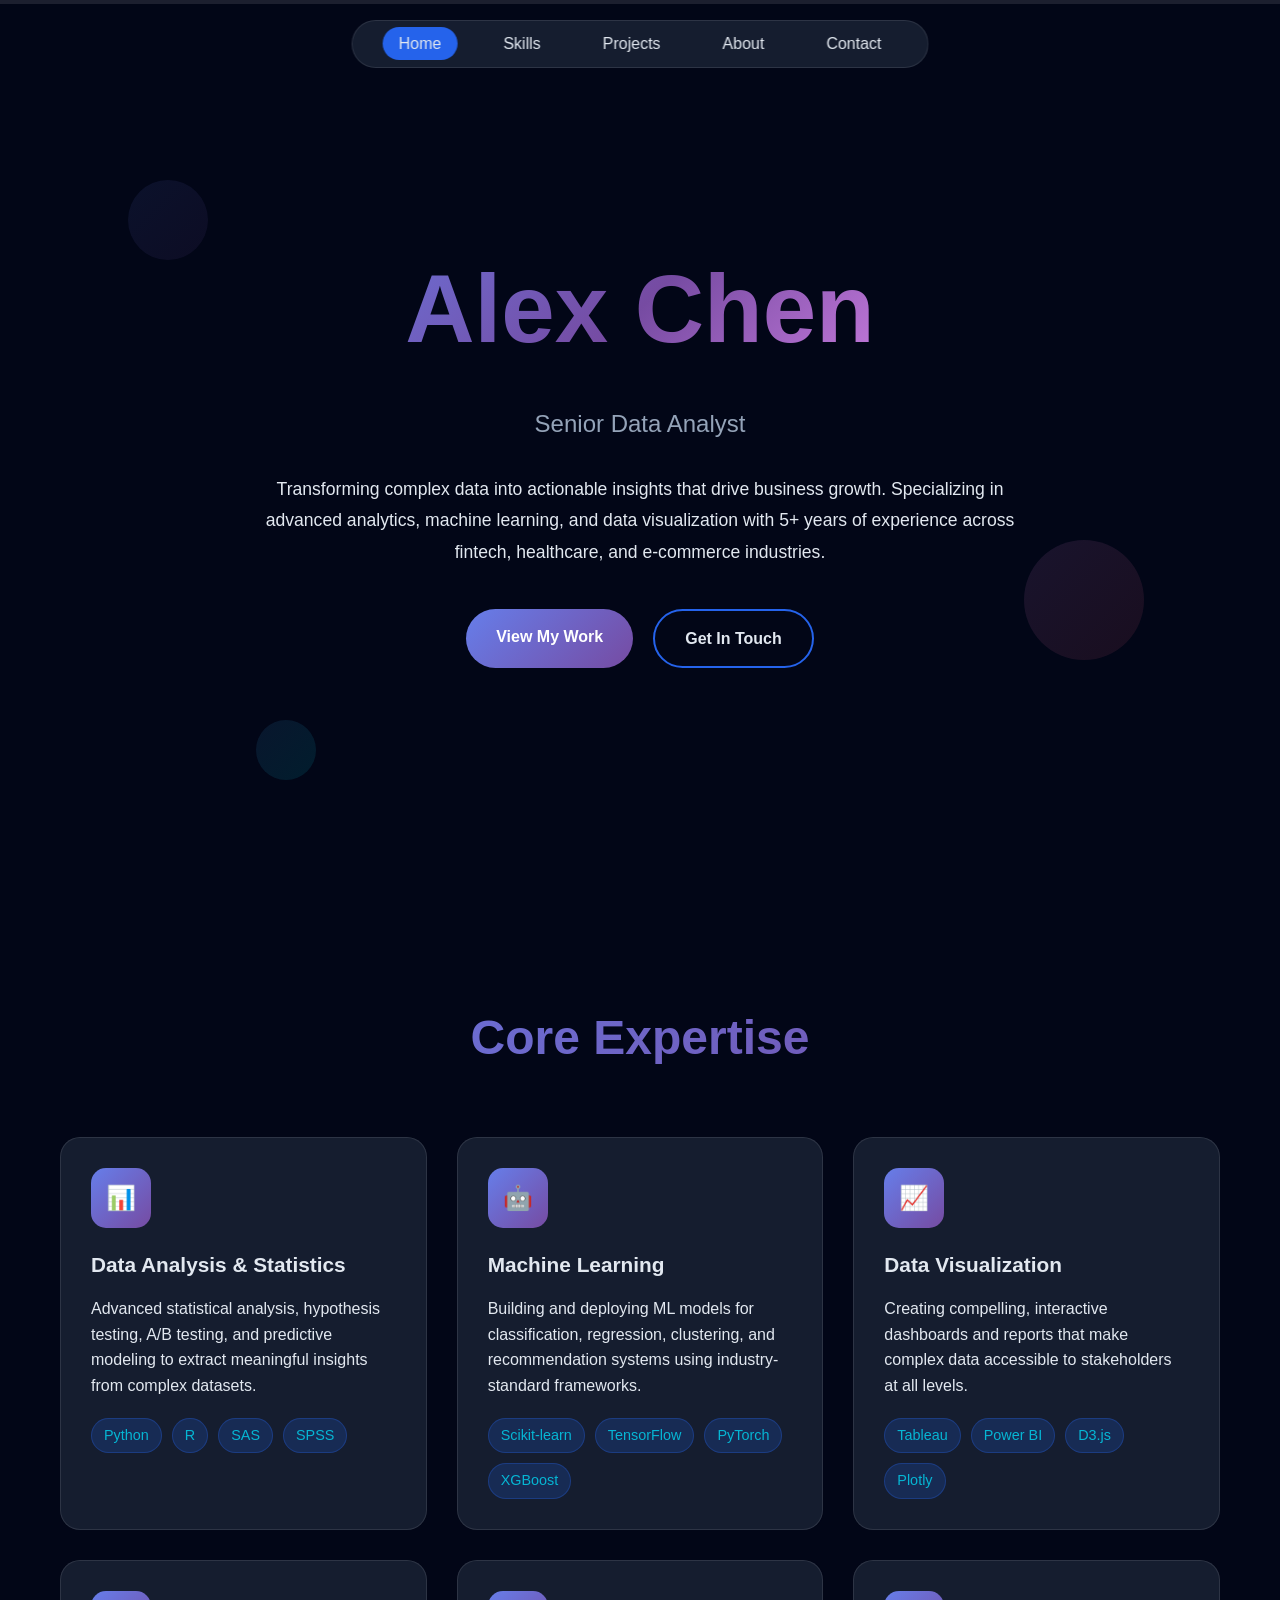
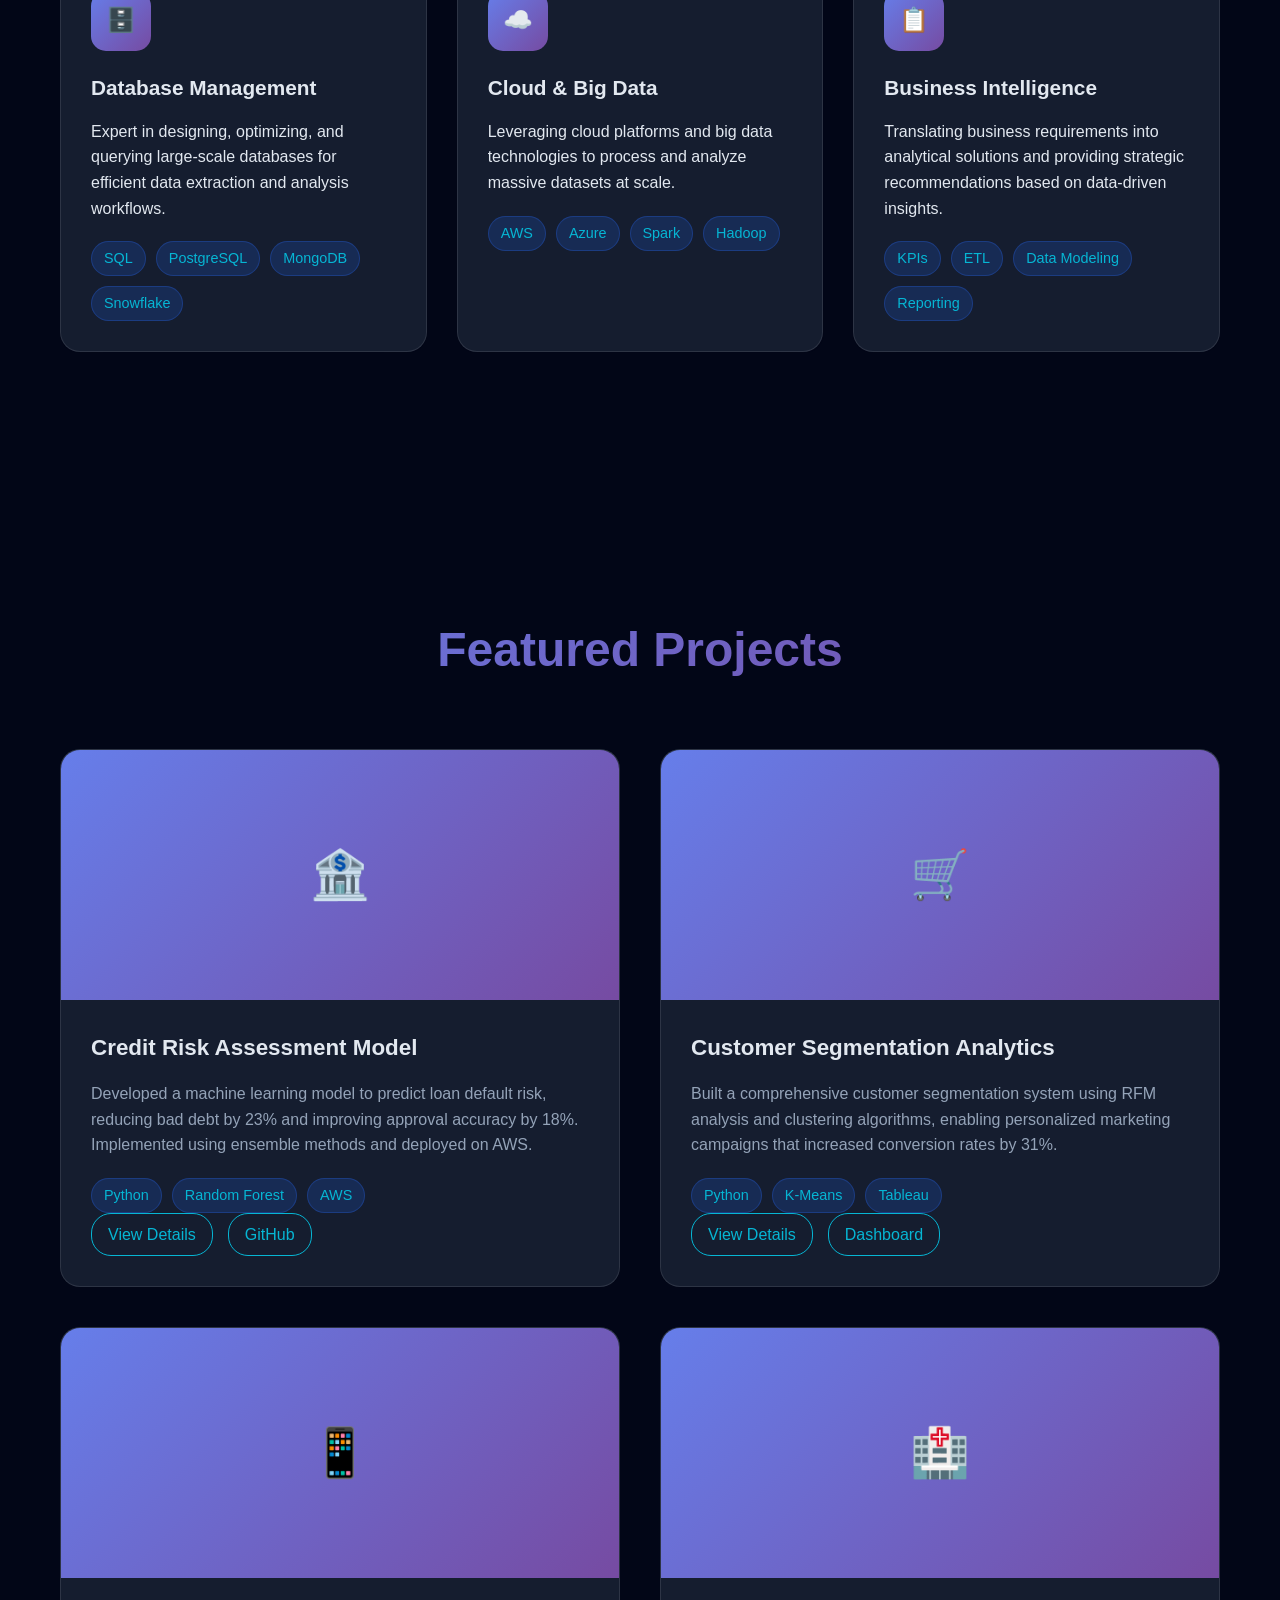
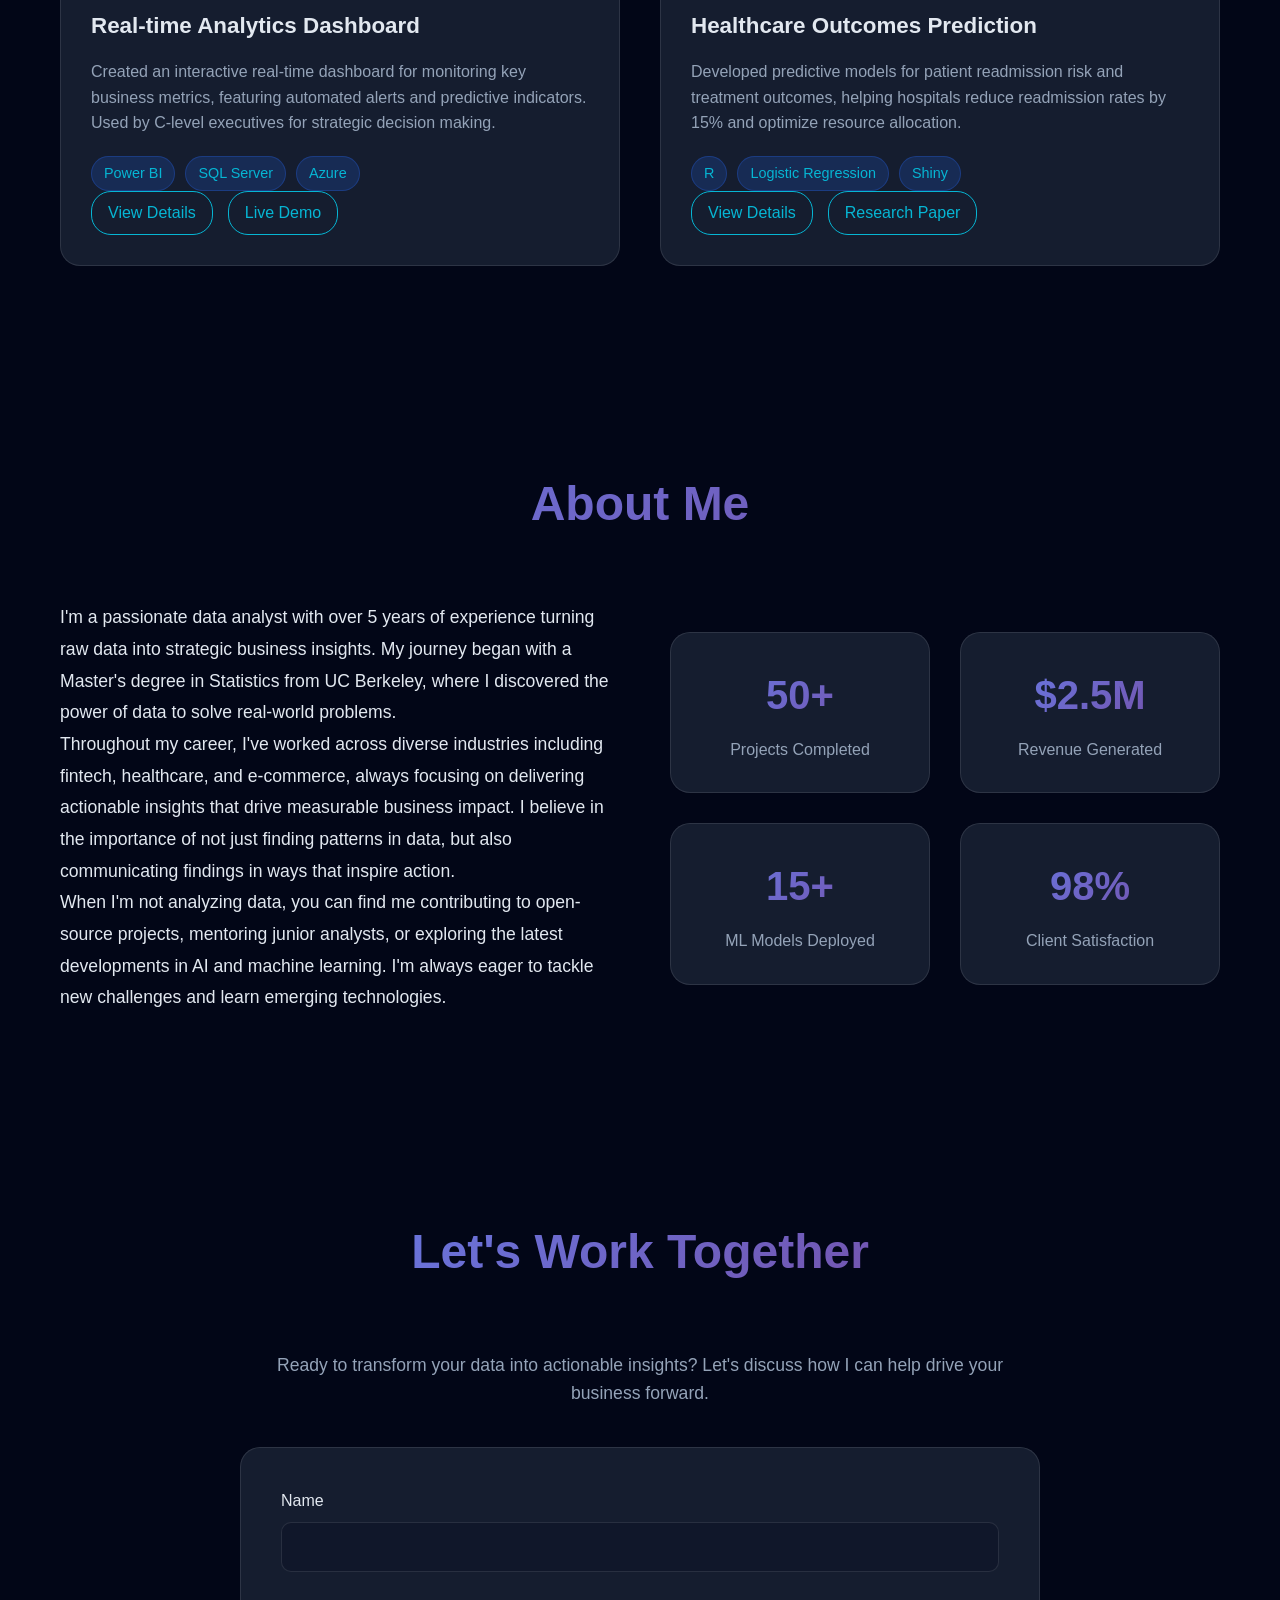
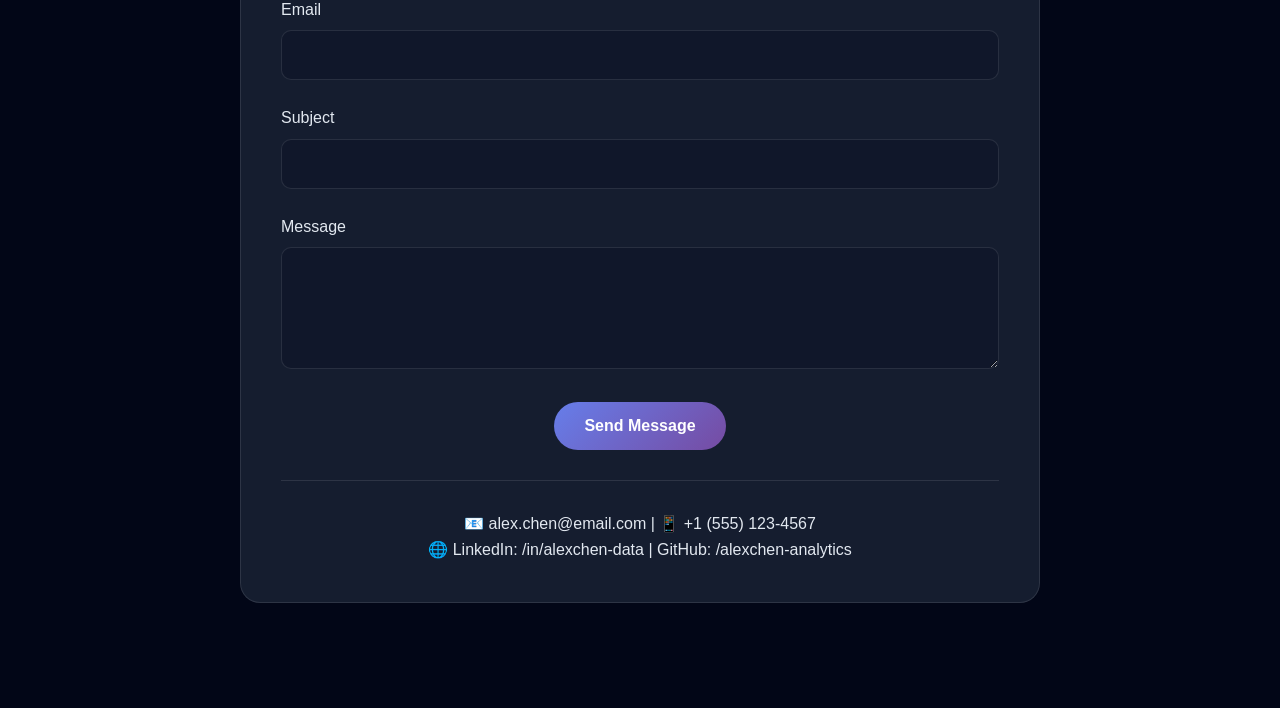
==== index.html @ 5f73bbb9 "Add files via upload" ====
<!DOCTYPE html>
<html lang="en">
<head>
    <meta charset="UTF-8">
    <meta name="viewport" content="width=device-width, initial-scale=1.0">
    <title>Alex Chen - Data Analyst Portfolio</title>
    <style>
        * {
            margin: 0;
            padding: 0;
            box-sizing: border-box;
        }

        :root {
            --primary-color: #2563eb;
            --secondary-color: #1e40af;
            --accent-color: #06b6d4;
            --dark-bg: #0f172a;
            --darker-bg: #020617;
            --text-light: #e2e8f0;
            --text-muted: #94a3b8;
            --glass-bg: rgba(30, 41, 59, 0.7);
            --gradient-1: linear-gradient(135deg, #667eea 0%, #764ba2 100%);
            --gradient-2: linear-gradient(135deg, #f093fb 0%, #f5576c 100%);
            --gradient-3: linear-gradient(135deg, #4facfe 0%, #00f2fe 100%);
        }

        body {
            font-family: 'Inter', -apple-system, BlinkMacSystemFont, sans-serif;
            background: var(--darker-bg);
            color: var(--text-light);
            line-height: 1.6;
            overflow-x: hidden;
        }

        /* Animated background */
        .bg-animation {
            position: fixed;
            top: 0;
            left: 0;
            width: 100%;
            height: 100%;
            z-index: -1;
            opacity: 0.1;
        }

        .floating-shapes {
            position: absolute;
            width: 100%;
            height: 100%;
        }

        .shape {
            position: absolute;
            background: var(--gradient-1);
            border-radius: 50%;
            animation: float 20s infinite ease-in-out;
        }

        .shape:nth-child(1) {
            width: 80px;
            height: 80px;
            top: 20%;
            left: 10%;
            animation-delay: 0s;
        }

        .shape:nth-child(2) {
            width: 120px;
            height: 120px;
            top: 60%;
            left: 80%;
            animation-delay: -5s;
            background: var(--gradient-2);
        }

        .shape:nth-child(3) {
            width: 60px;
            height: 60px;
            top: 80%;
            left: 20%;
            animation-delay: -10s;
            background: var(--gradient-3);
        }

        @keyframes float {
            0%, 100% { transform: translateY(0px) rotate(0deg); }
            33% { transform: translateY(-30px) rotate(120deg); }
            66% { transform: translateY(-60px) rotate(240deg); }
        }

        /* Navigation */
        nav {
            position: fixed;
            top: 20px;
            left: 50%;
            transform: translateX(-50%);
            z-index: 1000;
            background: var(--glass-bg);
            backdrop-filter: blur(20px);
            border: 1px solid rgba(255, 255, 255, 0.1);
            border-radius: 50px;
            padding: 10px 30px;
            transition: all 0.3s ease;
        }

        nav ul {
            list-style: none;
            display: flex;
            gap: 30px;
        }

        nav a {
            color: var(--text-light);
            text-decoration: none;
            font-weight: 500;
            padding: 8px 16px;
            border-radius: 25px;
            transition: all 0.3s ease;
            position: relative;
        }

        nav a:hover, nav a.active {
            background: var(--primary-color);
            transform: translateY(-2px);
        }

        /* Hero Section */
        .hero {
            height: 100vh;
            display: flex;
            align-items: center;
            justify-content: center;
            text-align: center;
            position: relative;
            overflow: hidden;
        }

        .hero-content {
            max-width: 800px;
            z-index: 2;
            animation: fadeInUp 1s ease-out;
        }

        .hero h1 {
            font-size: clamp(3rem, 8vw, 6rem);
            font-weight: 800;
            background: linear-gradient(135deg, #667eea, #764ba2, #f093fb);
            -webkit-background-clip: text;
            -webkit-text-fill-color: transparent;
            background-clip: text;
            margin-bottom: 20px;
            animation: textShine 3s ease-in-out infinite;
        }

        @keyframes textShine {
            0%, 100% { filter: brightness(1); }
            50% { filter: brightness(1.3); }
        }

        .hero .subtitle {
            font-size: 1.5rem;
            color: var(--text-muted);
            margin-bottom: 30px;
        }

        .hero .description {
            font-size: 1.1rem;
            color: var(--text-light);
            margin-bottom: 40px;
            line-height: 1.8;
        }

        .cta-buttons {
            display: flex;
            gap: 20px;
            justify-content: center;
            flex-wrap: wrap;
        }

        .btn {
            padding: 15px 30px;
            border-radius: 50px;
            text-decoration: none;
            font-weight: 600;
            transition: all 0.3s ease;
            position: relative;
            overflow: hidden;
            border: none;
            cursor: pointer;
            font-size: 1rem;
        }

        .btn-primary {
            background: var(--gradient-1);
            color: white;
        }

        .btn-outline {
            background: transparent;
            color: var(--text-light);
            border: 2px solid var(--primary-color);
        }

        .btn:hover {
            transform: translateY(-3px);
            box-shadow: 0 10px 30px rgba(37, 99, 235, 0.3);
        }

        /* Skills Section */
        .section {
            padding: 100px 0;
            max-width: 1200px;
            margin: 0 auto;
            padding-left: 20px;
            padding-right: 20px;
        }

        .section-title {
            font-size: 3rem;
            text-align: center;
            margin-bottom: 60px;
            background: var(--gradient-1);
            -webkit-background-clip: text;
            -webkit-text-fill-color: transparent;
            background-clip: text;
        }

        .skills-grid {
            display: grid;
            grid-template-columns: repeat(auto-fit, minmax(300px, 1fr));
            gap: 30px;
            margin-bottom: 60px;
        }

        .skill-card {
            background: var(--glass-bg);
            backdrop-filter: blur(20px);
            border: 1px solid rgba(255, 255, 255, 0.1);
            border-radius: 20px;
            padding: 30px;
            transition: all 0.3s ease;
            position: relative;
            overflow: hidden;
        }

        .skill-card::before {
            content: '';
            position: absolute;
            top: 0;
            left: 0;
            width: 100%;
            height: 2px;
            background: var(--gradient-1);
            transform: translateX(-100%);
            transition: transform 0.3s ease;
        }

        .skill-card:hover::before {
            transform: translateX(0);
        }

        .skill-card:hover {
            transform: translateY(-10px);
            box-shadow: 0 20px 40px rgba(0, 0, 0, 0.3);
        }

        .skill-icon {
            width: 60px;
            height: 60px;
            background: var(--gradient-1);
            border-radius: 15px;
            display: flex;
            align-items: center;
            justify-content: center;
            margin-bottom: 20px;
            font-size: 1.5rem;
        }

        .skill-card h3 {
            font-size: 1.3rem;
            margin-bottom: 15px;
        }

        .tech-stack {
            display: flex;
            flex-wrap: wrap;
            gap: 10px;
            margin-top: 20px;
        }

        .tech-tag {
            background: rgba(37, 99, 235, 0.2);
            color: var(--accent-color);
            padding: 5px 12px;
            border-radius: 20px;
            font-size: 0.9rem;
            border: 1px solid rgba(37, 99, 235, 0.3);
        }

        /* Projects Section */
        .projects-grid {
            display: grid;
            grid-template-columns: repeat(auto-fit, minmax(400px, 1fr));
            gap: 40px;
        }

        .project-card {
            background: var(--glass-bg);
            backdrop-filter: blur(20px);
            border: 1px solid rgba(255, 255, 255, 0.1);
            border-radius: 20px;
            overflow: hidden;
            transition: all 0.3s ease;
            position: relative;
        }

        .project-card:hover {
            transform: translateY(-10px);
            box-shadow: 0 30px 60px rgba(0, 0, 0, 0.3);
        }

        .project-image {
            height: 250px;
            background: var(--gradient-1);
            position: relative;
            overflow: hidden;
            display: flex;
            align-items: center;
            justify-content: center;
            font-size: 3rem;
            color: white;
        }

        .project-content {
            padding: 30px;
        }

        .project-card h3 {
            font-size: 1.4rem;
            margin-bottom: 15px;
            color: var(--text-light);
        }

        .project-card p {
            color: var(--text-muted);
            margin-bottom: 20px;
            line-height: 1.6;
        }

        .project-links {
            display: flex;
            gap: 15px;
        }

        .project-link {
            color: var(--accent-color);
            text-decoration: none;
            font-weight: 500;
            padding: 8px 16px;
            border: 1px solid var(--accent-color);
            border-radius: 20px;
            transition: all 0.3s ease;
        }

        .project-link:hover {
            background: var(--accent-color);
            color: var(--dark-bg);
        }

        /* About Section */
        .about-content {
            display: grid;
            grid-template-columns: 1fr 1fr;
            gap: 60px;
            align-items: center;
        }

        .about-text {
            font-size: 1.1rem;
            line-height: 1.8;
        }

        .about-stats {
            display: grid;
            grid-template-columns: repeat(2, 1fr);
            gap: 30px;
        }

        .stat-card {
            text-align: center;
            padding: 30px 20px;
            background: var(--glass-bg);
            backdrop-filter: blur(20px);
            border: 1px solid rgba(255, 255, 255, 0.1);
            border-radius: 20px;
            transition: all 0.3s ease;
        }

        .stat-card:hover {
            transform: scale(1.05);
        }

        .stat-number {
            font-size: 2.5rem;
            font-weight: bold;
            background: var(--gradient-1);
            -webkit-background-clip: text;
            -webkit-text-fill-color: transparent;
            background-clip: text;
        }

        .stat-label {
            color: var(--text-muted);
            margin-top: 10px;
        }

        /* Contact Section */
        .contact-container {
            max-width: 800px;
            margin: 0 auto;
            text-align: center;
        }

        .contact-form {
            background: var(--glass-bg);
            backdrop-filter: blur(20px);
            border: 1px solid rgba(255, 255, 255, 0.1);
            border-radius: 20px;
            padding: 40px;
            margin-top: 40px;
        }

        .form-group {
            margin-bottom: 25px;
            text-align: left;
        }

        .form-group label {
            display: block;
            margin-bottom: 8px;
            color: var(--text-light);
            font-weight: 500;
        }

        .form-group input,
        .form-group textarea {
            width: 100%;
            padding: 15px;
            background: rgba(15, 23, 42, 0.8);
            border: 1px solid rgba(255, 255, 255, 0.1);
            border-radius: 10px;
            color: var(--text-light);
            font-size: 1rem;
            transition: all 0.3s ease;
        }

        .form-group input:focus,
        .form-group textarea:focus {
            outline: none;
            border-color: var(--primary-color);
            box-shadow: 0 0 0 3px rgba(37, 99, 235, 0.1);
        }

        /* Animations */
        @keyframes fadeInUp {
            from {
                opacity: 0;
                transform: translateY(30px);
            }
            to {
                opacity: 1;
                transform: translateY(0);
            }
        }

        .fade-in-up {
            animation: fadeInUp 0.6s ease-out;
        }

        /* Responsive Design */
        @media (max-width: 768px) {
            .hero h1 {
                font-size: 3rem;
            }
            
            .about-content {
                grid-template-columns: 1fr;
                gap: 40px;
            }
            
            .projects-grid {
                grid-template-columns: 1fr;
            }
            
            .skills-grid {
                grid-template-columns: 1fr;
            }
            
            nav {
                top: 10px;
                padding: 8px 20px;
            }
            
            nav ul {
                gap: 15px;
            }
            
            .cta-buttons {
                flex-direction: column;
                align-items: center;
            }
        }

        /* Scroll indicator */
        .scroll-indicator {
            position: fixed;
            top: 0;
            left: 0;
            width: 100%;
            height: 4px;
            background: rgba(255, 255, 255, 0.1);
            z-index: 1001;
        }

        .scroll-progress {
            height: 100%;
            background: var(--gradient-1);
            width: 0%;
            transition: width 0.1s ease;
        }
    </style>
</head>
<body>
    <div class="scroll-indicator">
        <div class="scroll-progress" id="scrollProgress"></div>
    </div>

    <div class="bg-animation">
        <div class="floating-shapes">
            <div class="shape"></div>
            <div class="shape"></div>
            <div class="shape"></div>
        </div>
    </div>

    <nav id="navbar">
        <ul>
            <li><a href="#home" class="nav-link active">Home</a></li>
            <li><a href="#skills" class="nav-link">Skills</a></li>
            <li><a href="#projects" class="nav-link">Projects</a></li>
            <li><a href="#about" class="nav-link">About</a></li>
            <li><a href="#contact" class="nav-link">Contact</a></li>
        </ul>
    </nav>

    <section id="home" class="hero">
        <div class="hero-content">
            <h1>Alex Chen</h1>
            <p class="subtitle">Senior Data Analyst</p>
            <p class="description">
                Transforming complex data into actionable insights that drive business growth. 
                Specializing in advanced analytics, machine learning, and data visualization 
                with 5+ years of experience across fintech, healthcare, and e-commerce industries.
            </p>
            <div class="cta-buttons">
                <a href="#projects" class="btn btn-primary">View My Work</a>
                <a href="#contact" class="btn btn-outline">Get In Touch</a>
            </div>
        </div>
    </section>

    <section id="skills" class="section">
        <h2 class="section-title">Core Expertise</h2>
        
        <div class="skills-grid">
            <div class="skill-card fade-in-up">
                <div class="skill-icon">📊</div>
                <h3>Data Analysis & Statistics</h3>
                <p>Advanced statistical analysis, hypothesis testing, A/B testing, and predictive modeling to extract meaningful insights from complex datasets.</p>
                <div class="tech-stack">
                    <span class="tech-tag">Python</span>
                    <span class="tech-tag">R</span>
                    <span class="tech-tag">SAS</span>
                    <span class="tech-tag">SPSS</span>
                </div>
            </div>

            <div class="skill-card fade-in-up">
                <div class="skill-icon">🤖</div>
                <h3>Machine Learning</h3>
                <p>Building and deploying ML models for classification, regression, clustering, and recommendation systems using industry-standard frameworks.</p>
                <div class="tech-stack">
                    <span class="tech-tag">Scikit-learn</span>
                    <span class="tech-tag">TensorFlow</span>
                    <span class="tech-tag">PyTorch</span>
                    <span class="tech-tag">XGBoost</span>
                </div>
            </div>

            <div class="skill-card fade-in-up">
                <div class="skill-icon">📈</div>
                <h3>Data Visualization</h3>
                <p>Creating compelling, interactive dashboards and reports that make complex data accessible to stakeholders at all levels.</p>
                <div class="tech-stack">
                    <span class="tech-tag">Tableau</span>
                    <span class="tech-tag">Power BI</span>
                    <span class="tech-tag">D3.js</span>
                    <span class="tech-tag">Plotly</span>
                </div>
            </div>

            <div class="skill-card fade-in-up">
                <div class="skill-icon">🗄️</div>
                <h3>Database Management</h3>
                <p>Expert in designing, optimizing, and querying large-scale databases for efficient data extraction and analysis workflows.</p>
                <div class="tech-stack">
                    <span class="tech-tag">SQL</span>
                    <span class="tech-tag">PostgreSQL</span>
                    <span class="tech-tag">MongoDB</span>
                    <span class="tech-tag">Snowflake</span>
                </div>
            </div>

            <div class="skill-card fade-in-up">
                <div class="skill-icon">☁️</div>
                <h3>Cloud & Big Data</h3>
                <p>Leveraging cloud platforms and big data technologies to process and analyze massive datasets at scale.</p>
                <div class="tech-stack">
                    <span class="tech-tag">AWS</span>
                    <span class="tech-tag">Azure</span>
                    <span class="tech-tag">Spark</span>
                    <span class="tech-tag">Hadoop</span>
                </div>
            </div>

            <div class="skill-card fade-in-up">
                <div class="skill-icon">📋</div>
                <h3>Business Intelligence</h3>
                <p>Translating business requirements into analytical solutions and providing strategic recommendations based on data-driven insights.</p>
                <div class="tech-stack">
                    <span class="tech-tag">KPIs</span>
                    <span class="tech-tag">ETL</span>
                    <span class="tech-tag">Data Modeling</span>
                    <span class="tech-tag">Reporting</span>
                </div>
            </div>
        </div>
    </section>

    <section id="projects" class="section">
        <h2 class="section-title">Featured Projects</h2>
        
        <div class="projects-grid">
            <div class="project-card fade-in-up">
                <div class="project-image">🏦</div>
                <div class="project-content">
                    <h3>Credit Risk Assessment Model</h3>
                    <p>Developed a machine learning model to predict loan default risk, reducing bad debt by 23% and improving approval accuracy by 18%. Implemented using ensemble methods and deployed on AWS.</p>
                    <div class="tech-stack">
                        <span class="tech-tag">Python</span>
                        <span class="tech-tag">Random Forest</span>
                        <span class="tech-tag">AWS</span>
                    </div>
                    <div class="project-links">
                        <a href="#" class="project-link">View Details</a>
                        <a href="#" class="project-link">GitHub</a>
                    </div>
                </div>
            </div>

            <div class="project-card fade-in-up">
                <div class="project-image">🛒</div>
                <div class="project-content">
                    <h3>Customer Segmentation Analytics</h3>
                    <p>Built a comprehensive customer segmentation system using RFM analysis and clustering algorithms, enabling personalized marketing campaigns that increased conversion rates by 31%.</p>
                    <div class="tech-stack">
                        <span class="tech-tag">Python</span>
                        <span class="tech-tag">K-Means</span>
                        <span class="tech-tag">Tableau</span>
                    </div>
                    <div class="project-links">
                        <a href="#" class="project-link">View Details</a>
                        <a href="#" class="project-link">Dashboard</a>
                    </div>
                </div>
            </div>

            <div class="project-card fade-in-up">
                <div class="project-image">📱</div>
                <div class="project-content">
                    <h3>Real-time Analytics Dashboard</h3>
                    <p>Created an interactive real-time dashboard for monitoring key business metrics, featuring automated alerts and predictive indicators. Used by C-level executives for strategic decision making.</p>
                    <div class="tech-stack">
                        <span class="tech-tag">Power BI</span>
                        <span class="tech-tag">SQL Server</span>
                        <span class="tech-tag">Azure</span>
                    </div>
                    <div class="project-links">
                        <a href="#" class="project-link">View Details</a>
                        <a href="#" class="project-link">Live Demo</a>
                    </div>
                </div>
            </div>

            <div class="project-card fade-in-up">
                <div class="project-image">🏥</div>
                <div class="project-content">
                    <h3>Healthcare Outcomes Prediction</h3>
                    <p>Developed predictive models for patient readmission risk and treatment outcomes, helping hospitals reduce readmission rates by 15% and optimize resource allocation.</p>
                    <div class="tech-stack">
                        <span class="tech-tag">R</span>
                        <span class="tech-tag">Logistic Regression</span>
                        <span class="tech-tag">Shiny</span>
                    </div>
                    <div class="project-links">
                        <a href="#" class="project-link">View Details</a>
                        <a href="#" class="project-link">Research Paper</a>
                    </div>
                </div>
            </div>
        </div>
    </section>

    <section id="about" class="section">
        <h2 class="section-title">About Me</h2>
        
        <div class="about-content">
            <div class="about-text fade-in-up">
                <p>I'm a passionate data analyst with over 5 years of experience turning raw data into strategic business insights. My journey began with a Master's degree in Statistics from UC Berkeley, where I discovered the power of data to solve real-world problems.</p>
                
                <p>Throughout my career, I've worked across diverse industries including fintech, healthcare, and e-commerce, always focusing on delivering actionable insights that drive measurable business impact. I believe in the importance of not just finding patterns in data, but also communicating findings in ways that inspire action.</p>
                
                <p>When I'm not analyzing data, you can find me contributing to open-source projects, mentoring junior analysts, or exploring the latest developments in AI and machine learning. I'm always eager to tackle new challenges and learn emerging technologies.</p>
            </div>
            
            <div class="about-stats fade-in-up">
                <div class="stat-card">
                    <div class="stat-number">50+</div>
                    <div class="stat-label">Projects Completed</div>
                </div>
                <div class="stat-card">
                    <div class="stat-number">$2.5M</div>
                    <div class="stat-label">Revenue Generated</div>
                </div>
                <div class="stat-card">
                    <div class="stat-number">15+</div>
                    <div class="stat-label">ML Models Deployed</div>
                </div>
                <div class="stat-card">
                    <div class="stat-number">98%</div>
                    <div class="stat-label">Client Satisfaction</div>
                </div>
            </div>
        </div>
    </section>

    <section id="contact" class="section">
        <div class="contact-container">
            <h2 class="section-title">Let's Work Together</h2>
            <p style="font-size: 1.1rem; color: var(--text-muted); margin-bottom: 40px;">
                Ready to transform your data into actionable insights? Let's discuss how I can help drive your business forward.
            </p>
            
            <div class="contact-form fade-in-up">
                <form>
                    <div class="form-group">
                        <label for="name">Name</label>
                        <input type="text" id="name" name="name" required>
                    </div>
                    <div class="form-group">
                        <label for="email">Email</label>
                        <input type="email" id="email" name="email" required>
                    </div>
                    <div class="form-group">
                        <label for="subject">Subject</label>
                        <input type="text" id="subject" name="subject" required>
                    </div>
                    <div class="form-group">
                        <label for="message">Message</label>
                        <textarea id="message" name="message" rows="5" required></textarea>
                    </div>
                    <button type="submit" class="btn btn-primary">Send Message</button>
                </form>
                
                <div style="margin-top: 30px; padding-top: 30px; border-top: 1px solid rgba(255, 255, 255, 0.1);">
                    <p>📧 alex.chen@email.com | 📱 +1 (555) 123-4567</p>
                    <p>🌐 LinkedIn: /in/alexchen-data | GitHub: /alexchen-analytics</p>
                </div>
            </div>
        </div>
    </section>

    <script>
        // Smooth scrolling for navigation links
        document.querySelectorAll('.nav-link').forEach(link => {
            link.addEventListener('click', (e) => {
                e.preventDefault();
                const targetId = link.getAttribute('href');
                const targetSection = document.querySelector(targetId);
                
                targetSection.scrollIntoView({
                    behavior: 'smooth',
                    block: 'start'
                });
                
                // Update active nav link
                document.querySelectorAll('.nav-link').forEach(l => l.classList.remove('active'));
                link.classList.add('active');
            });
        });

        // Scroll progress indicator
        window.addEventListener('scroll', () => {
            const scrollProgress = document.getElementById('scrollProgress');
            const scrolled = (window.scrollY / (document.documentElement.scrollHeight - window.innerHeight)) * 100;
            scrollProgress.style.width = scrolled + '%';
        });

        // Intersection Observer for animations
        const observerOptions = {
            threshold: 0.1,
            rootMargin: '0px 0px -50px 0px'
        };

        const observer = new IntersectionObserver((entries) => {
            entries.forEach(entry => {
                if (entry.isIntersecting) {
                    entry.target.style.opacity = '1';
                    entry.target.style.transform = 'translateY(0)';
                }
            });
        }, observerOptions);

        // Observe all fade-in-up elements
        document.querySelectorAll('.fade-in-up').forEach(el => {
            el.style.opacity = '0';
            el.style.transform = 'translateY(30px)';
            el.style.transition = 'opacity 0.6s ease, transform 0.6s ease';
            observer.observe(el);
        });

        // Update active nav based on scroll position
        window.addEventListener('scroll', () => {
            const sections = document.querySelectorAll('section');
            const navLinks = document.querySelectorAll('.nav-link');
            
            let currentSection = '';
            sections.forEach(section => {
                const sectionTop = section.offsetTop;
                const sectionHeight = section.clientHeight;
                if (window.scrollY >= sectionTop - 200) {
                    currentSection = section.getAttribute('id');
                }
            });
            
            navLinks.forEach(link => {
                link.classList.remove('active');
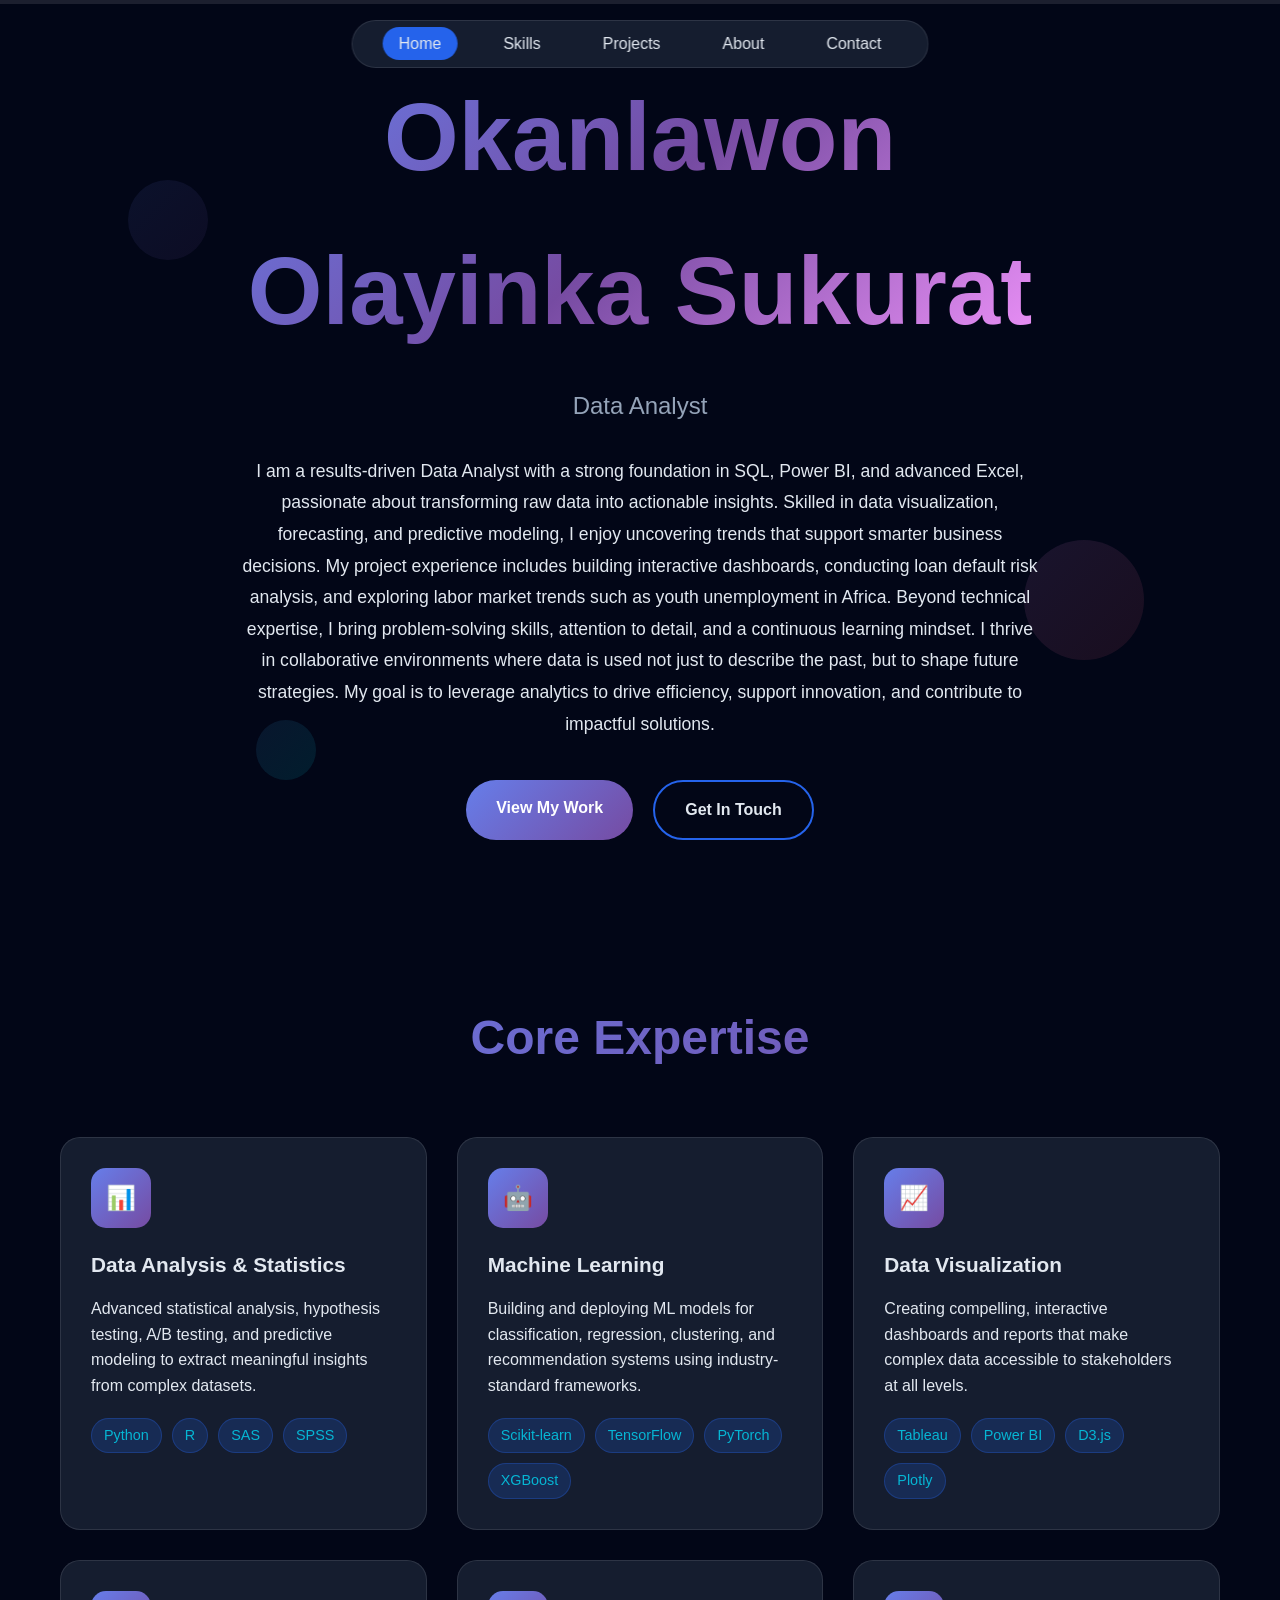
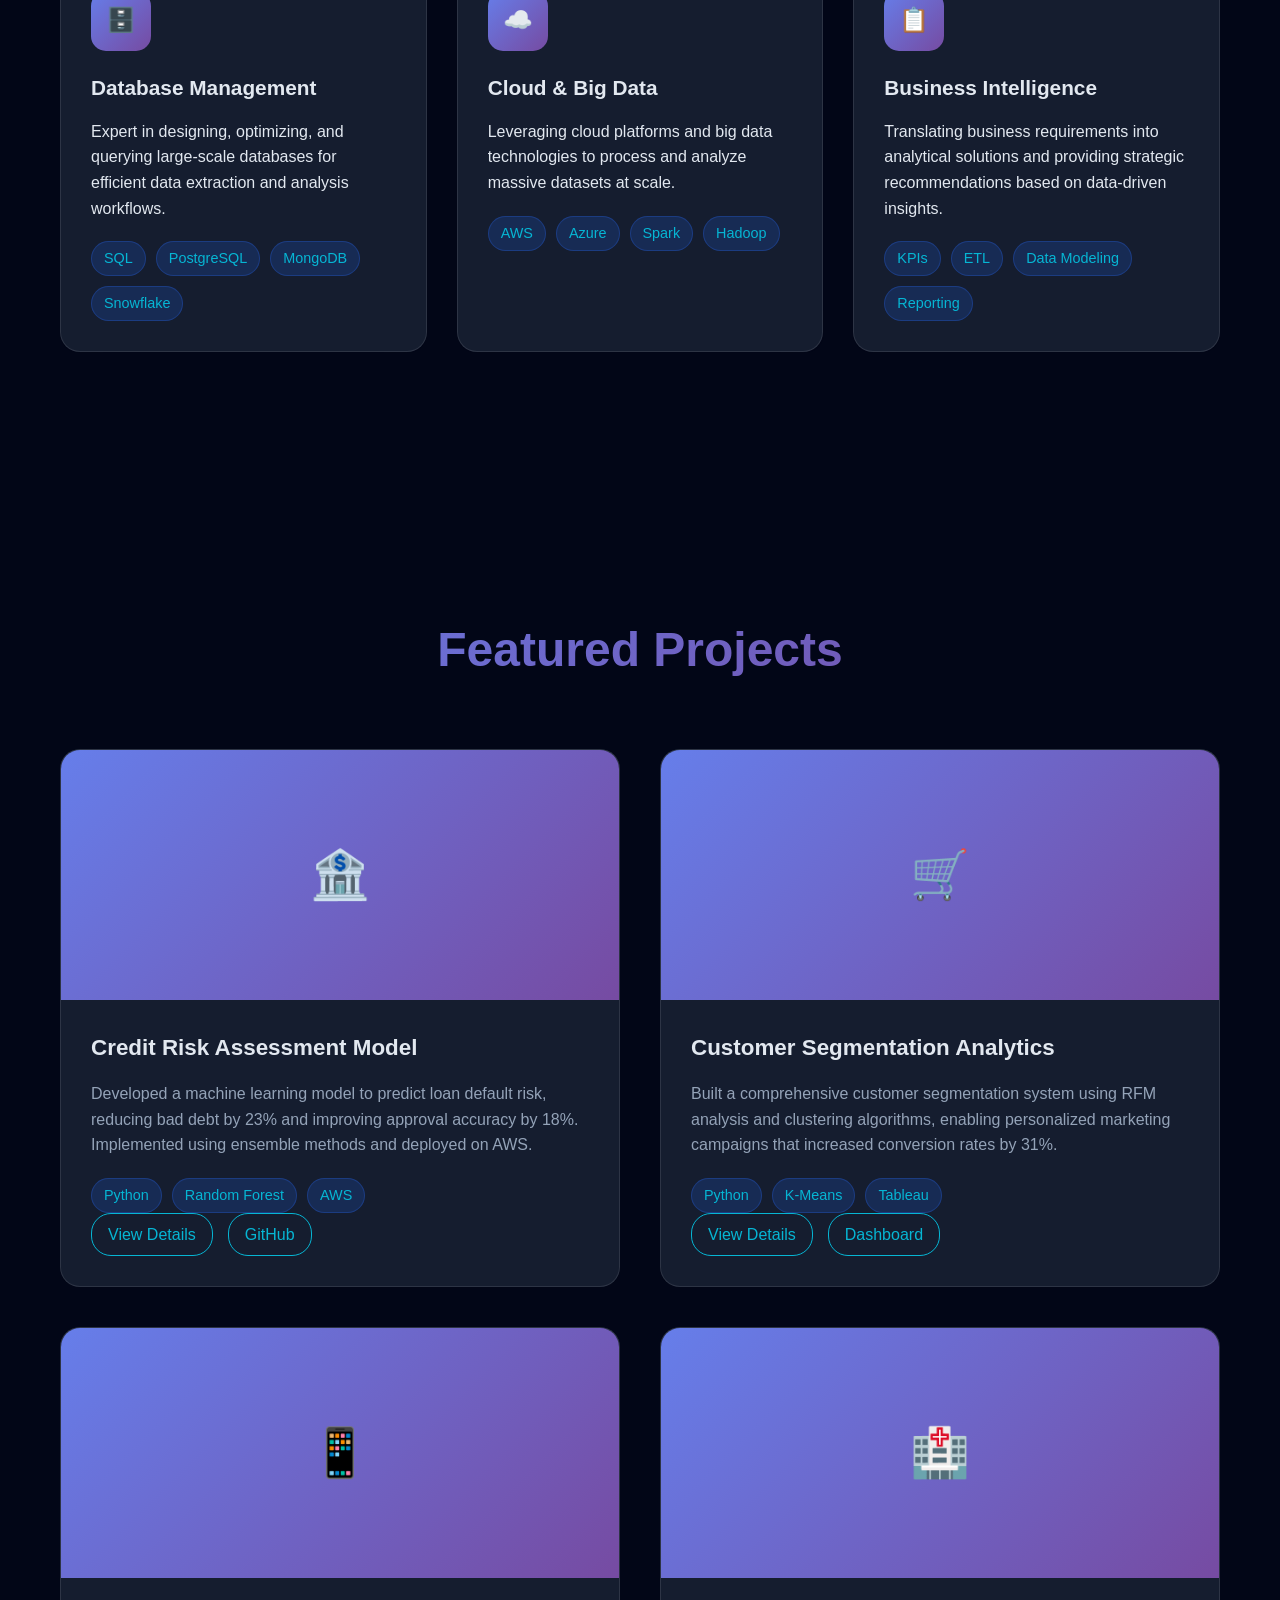
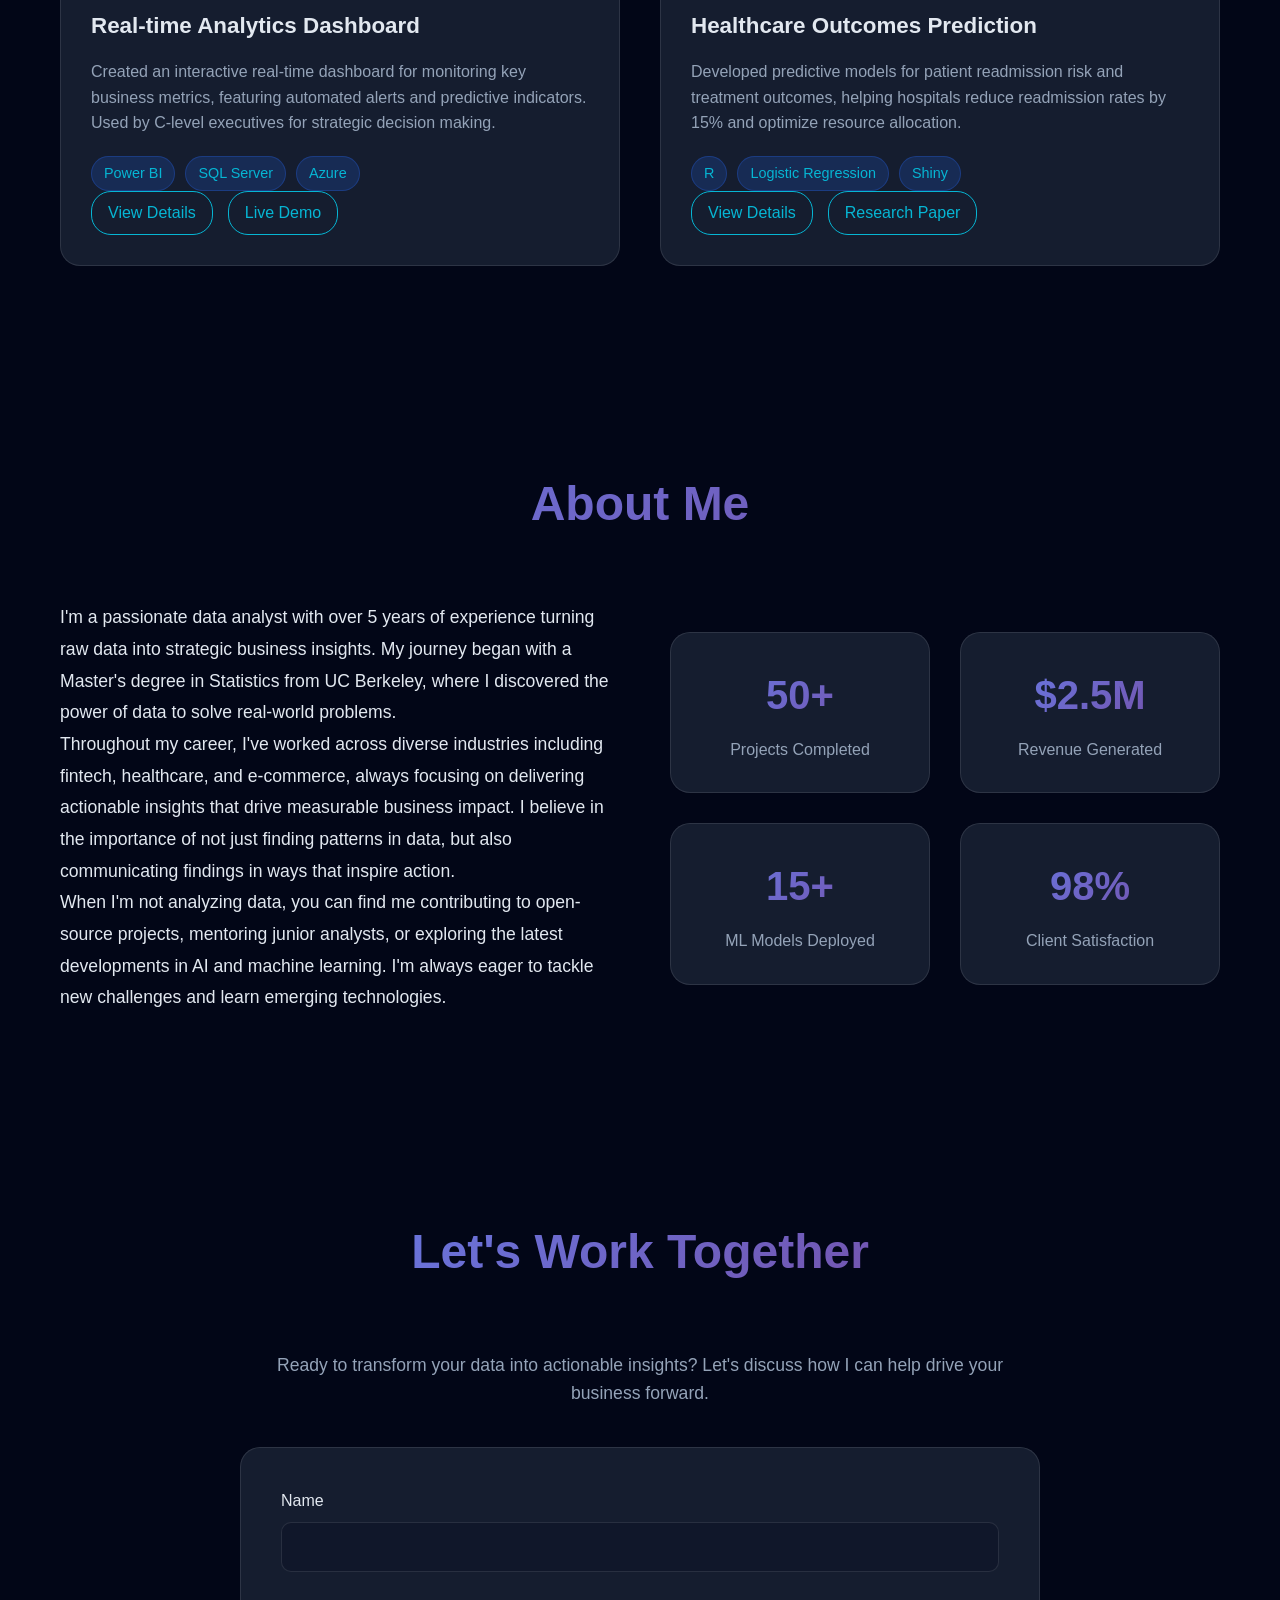
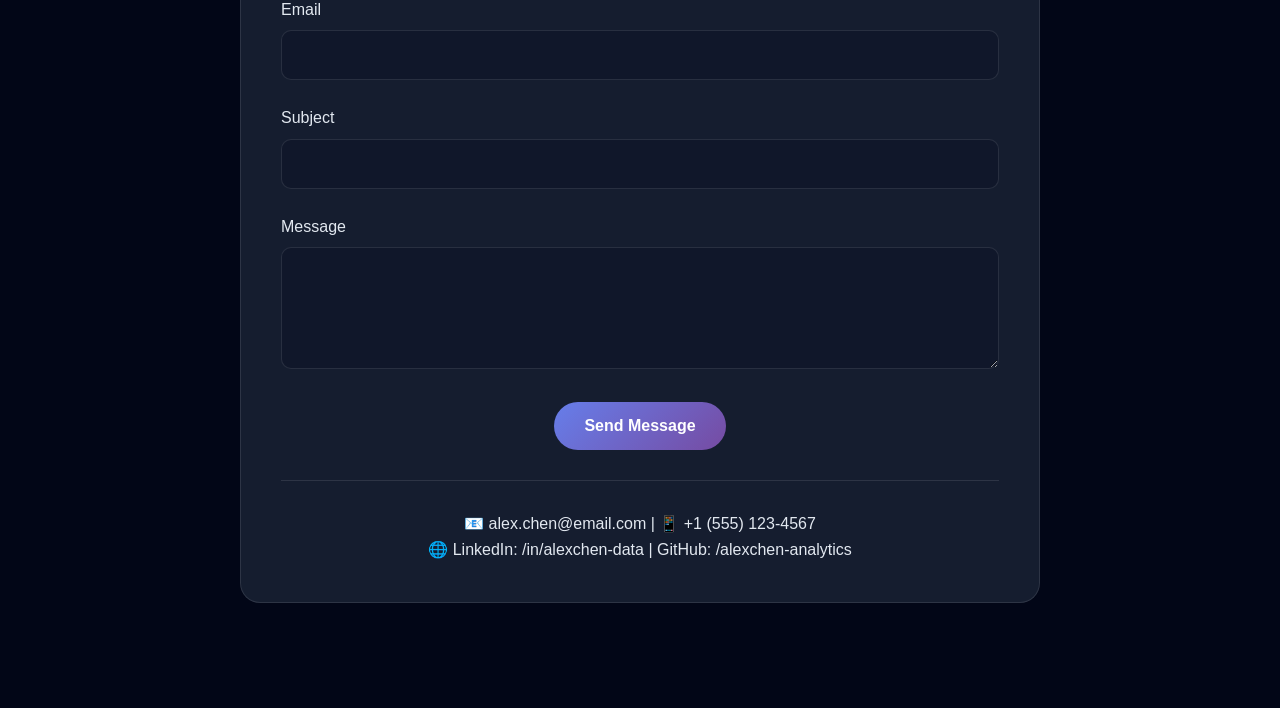
==== commit 3b875494: "Update index.html" ====
--- a/index.html
+++ b/index.html
@@ -3,7 +3,7 @@
 <head>
     <meta charset="UTF-8">
     <meta name="viewport" content="width=device-width, initial-scale=1.0">
-    <title>Alex Chen - Data Analyst Portfolio</title>
+    <title>Okanlawon Olayinka Sukurat - Data Analyst Portfolio</title>
     <style>
         * {
             margin: 0;
@@ -556,12 +556,12 @@
 
     <section id="home" class="hero">
         <div class="hero-content">
-            <h1>Alex Chen</h1>
-            <p class="subtitle">Senior Data Analyst</p>
+            <h1>Okanlawon Olayinka Sukurat</h1>
+            <p class="subtitle">Data Analyst</p>
             <p class="description">
-                Transforming complex data into actionable insights that drive business growth. 
-                Specializing in advanced analytics, machine learning, and data visualization 
-                with 5+ years of experience across fintech, healthcare, and e-commerce industries.
+                I am a results-driven Data Analyst with a strong foundation in SQL, Power BI, and advanced Excel, passionate about transforming raw data into actionable insights. Skilled in data visualization, forecasting, and predictive modeling, I enjoy uncovering trends that support smarter business decisions. My project experience includes building interactive dashboards, conducting loan default risk analysis, and exploring labor market trends such as youth unemployment in Africa.
+Beyond technical expertise, I bring problem-solving skills, attention to detail, and a continuous learning mindset. I thrive in collaborative environments where data is used not just to describe the past, but to shape future strategies. My goal is to leverage analytics to drive efficiency, support innovation, and contribute to impactful solutions.
+
             </p>
             <div class="cta-buttons">
                 <a href="#projects" class="btn btn-primary">View My Work</a>
@@ -855,4 +855,4 @@
             });
             
             navLinks.forEach(link => {
-                link.classList.remove('active');+                link.classList.remove('active');
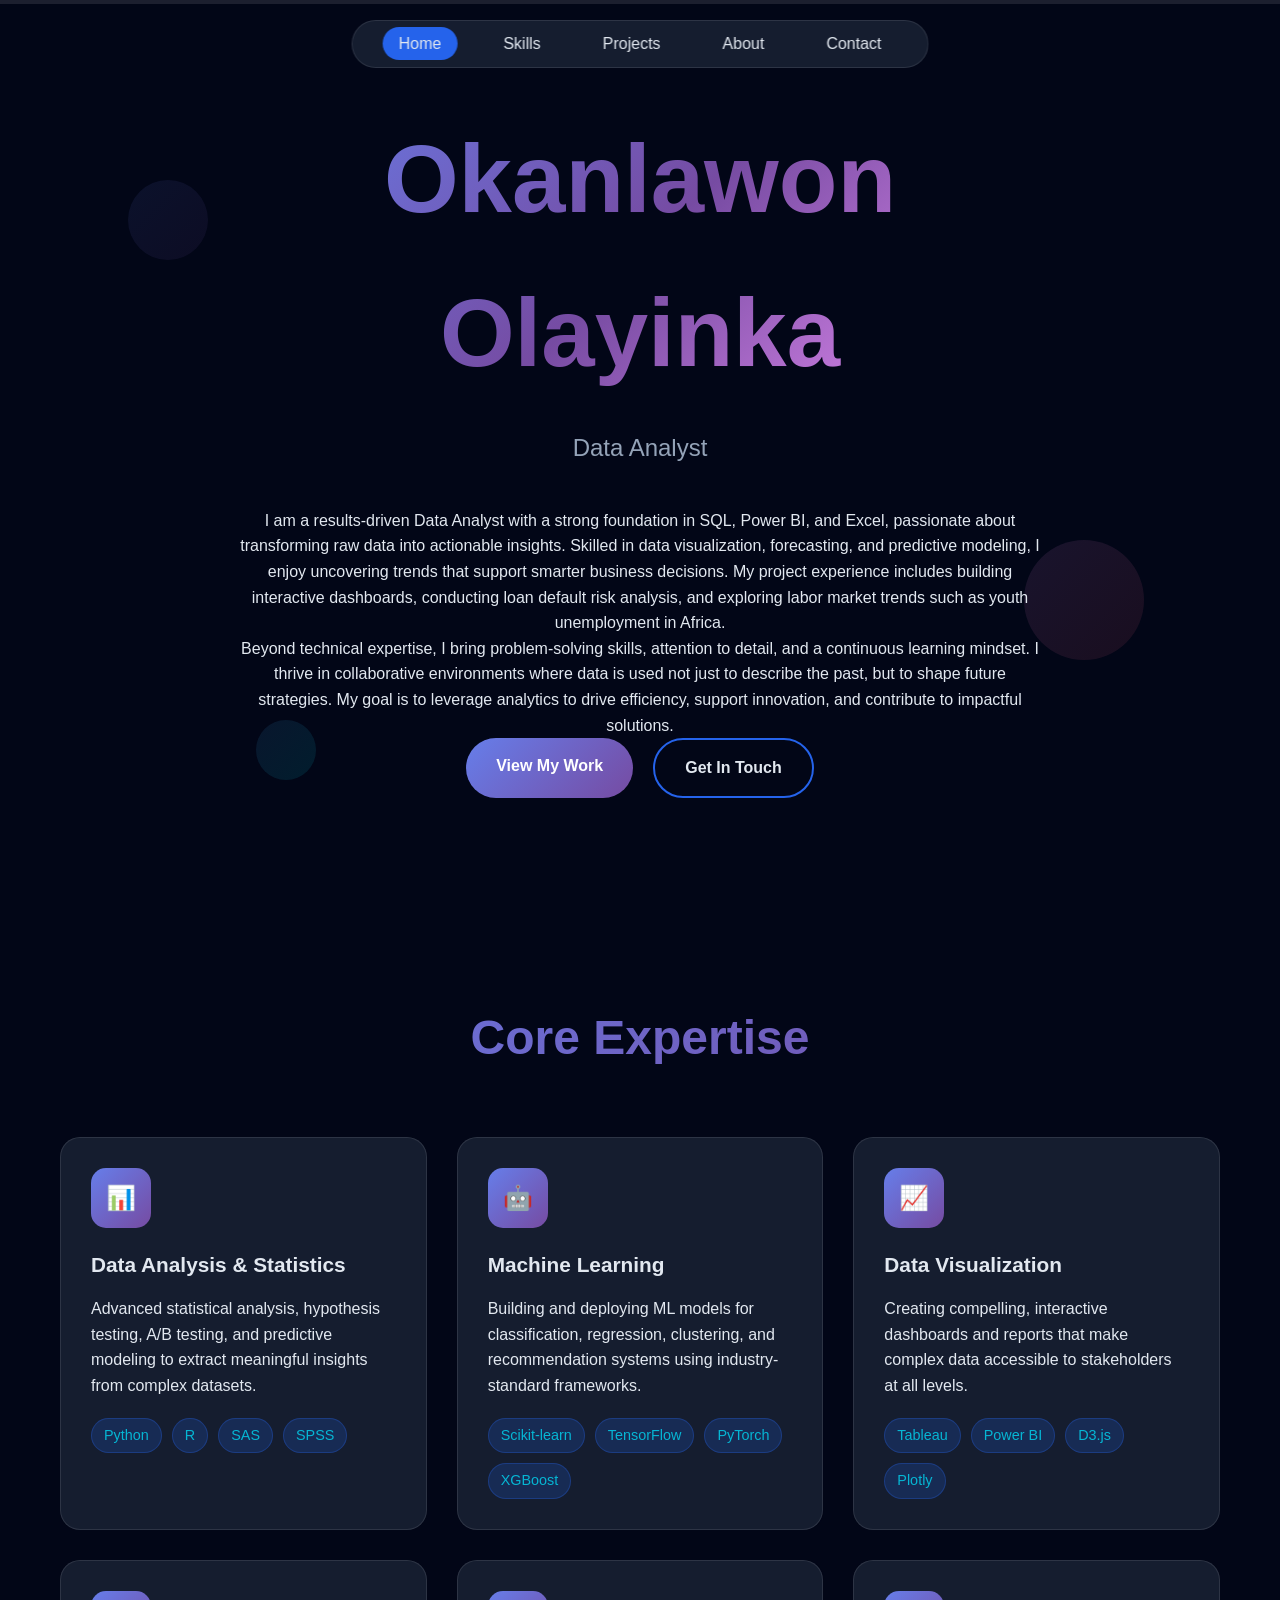
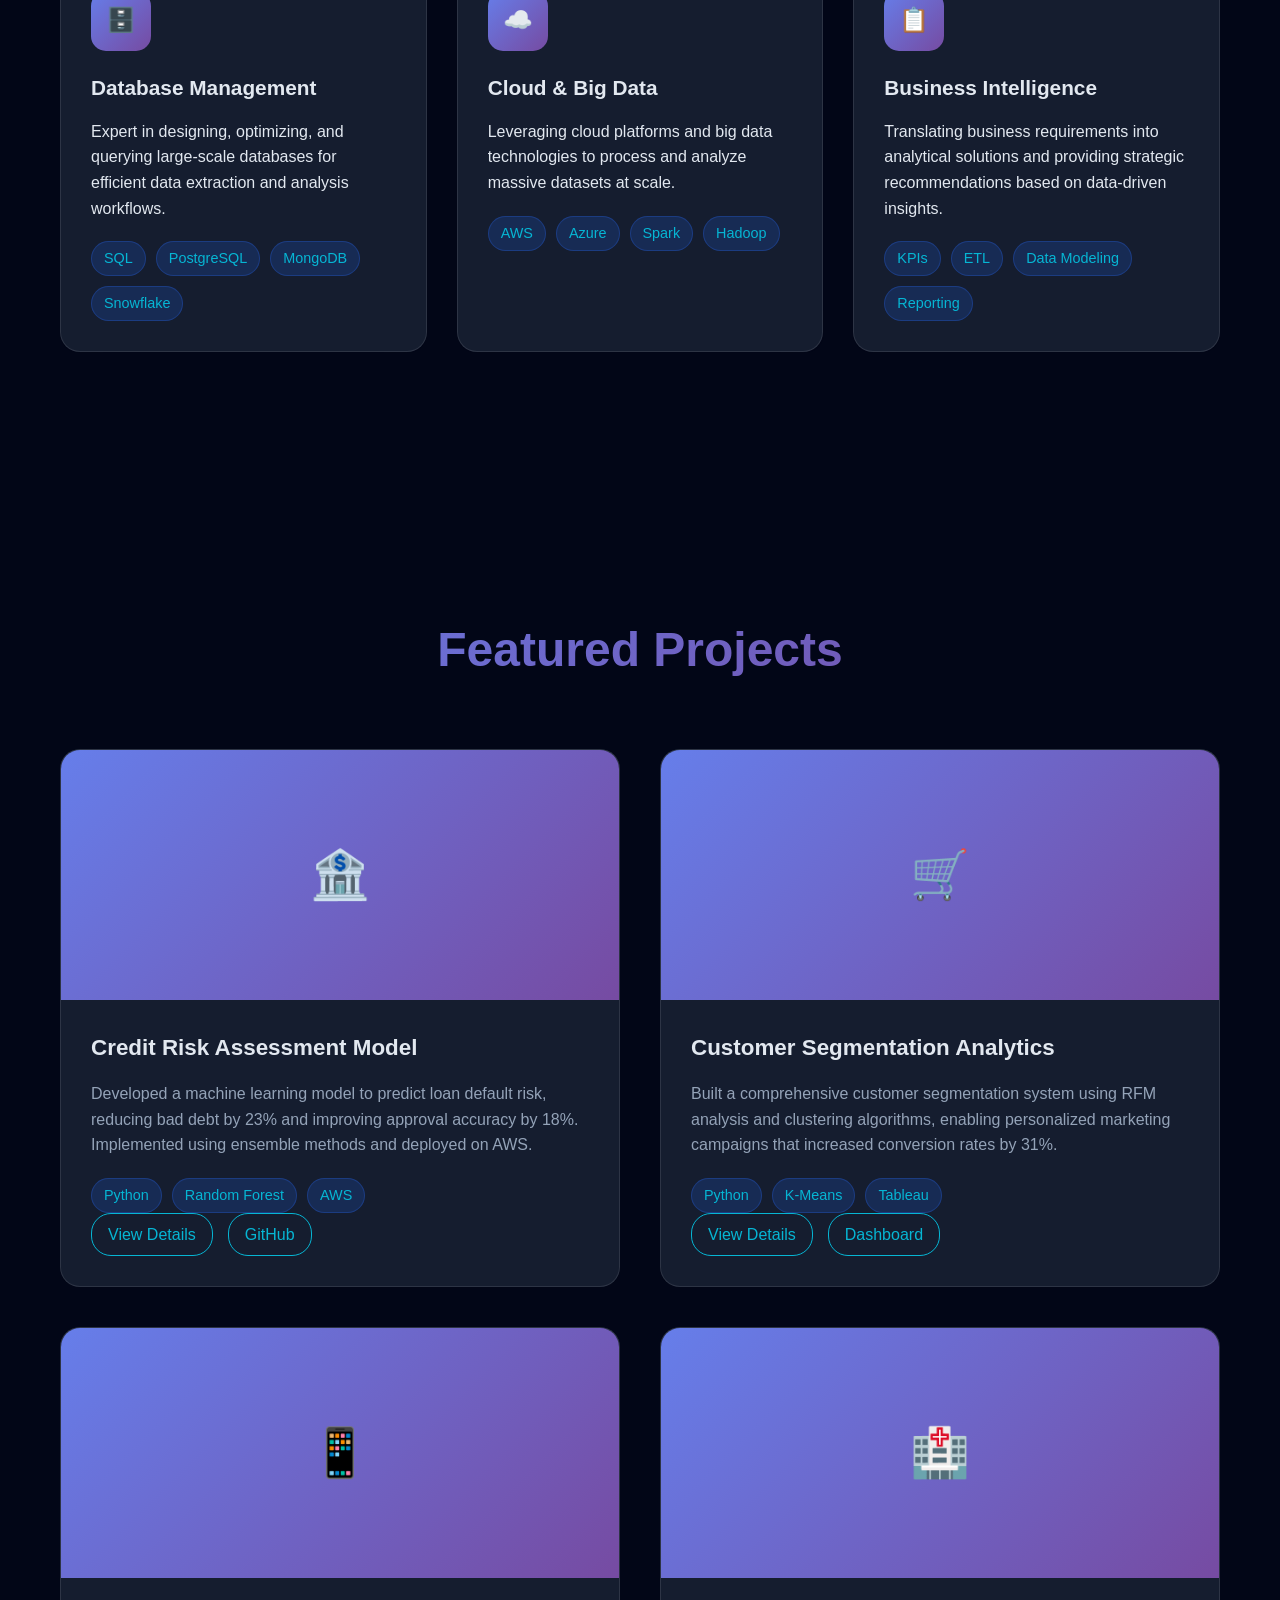
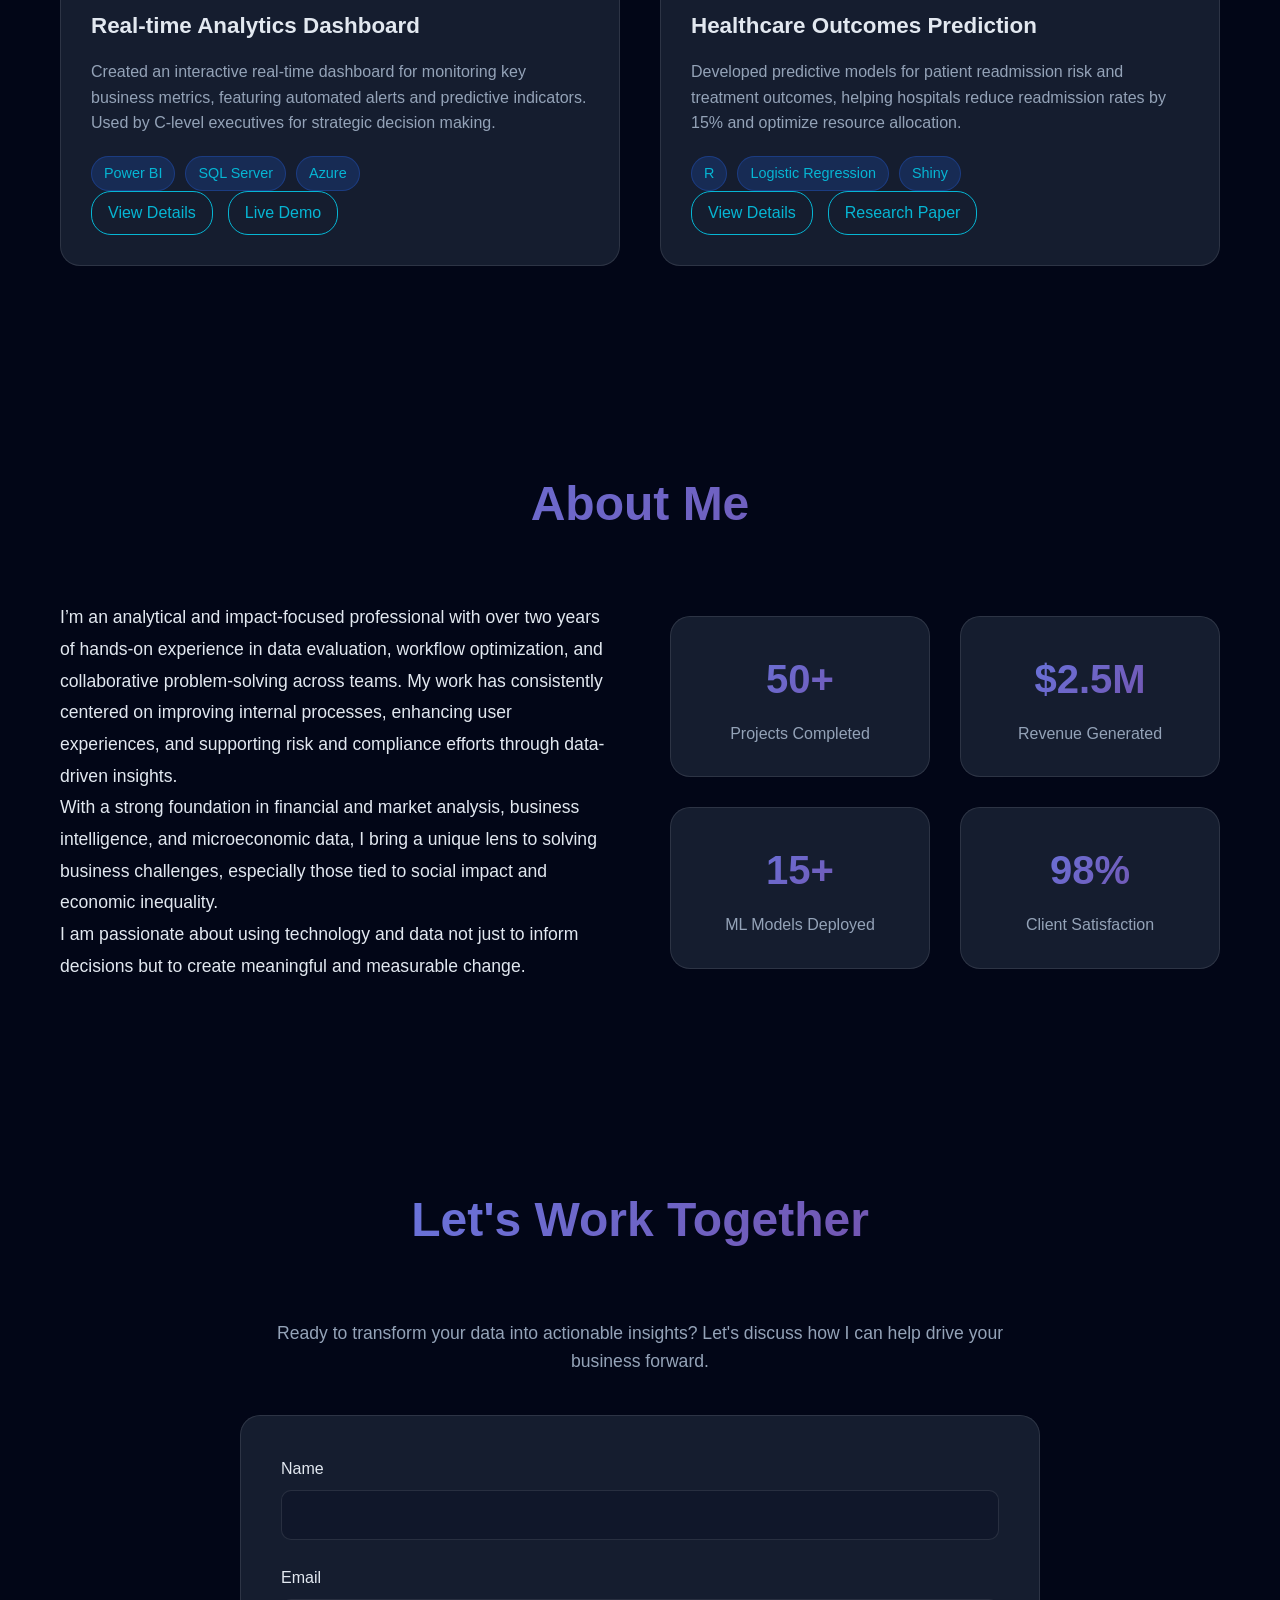
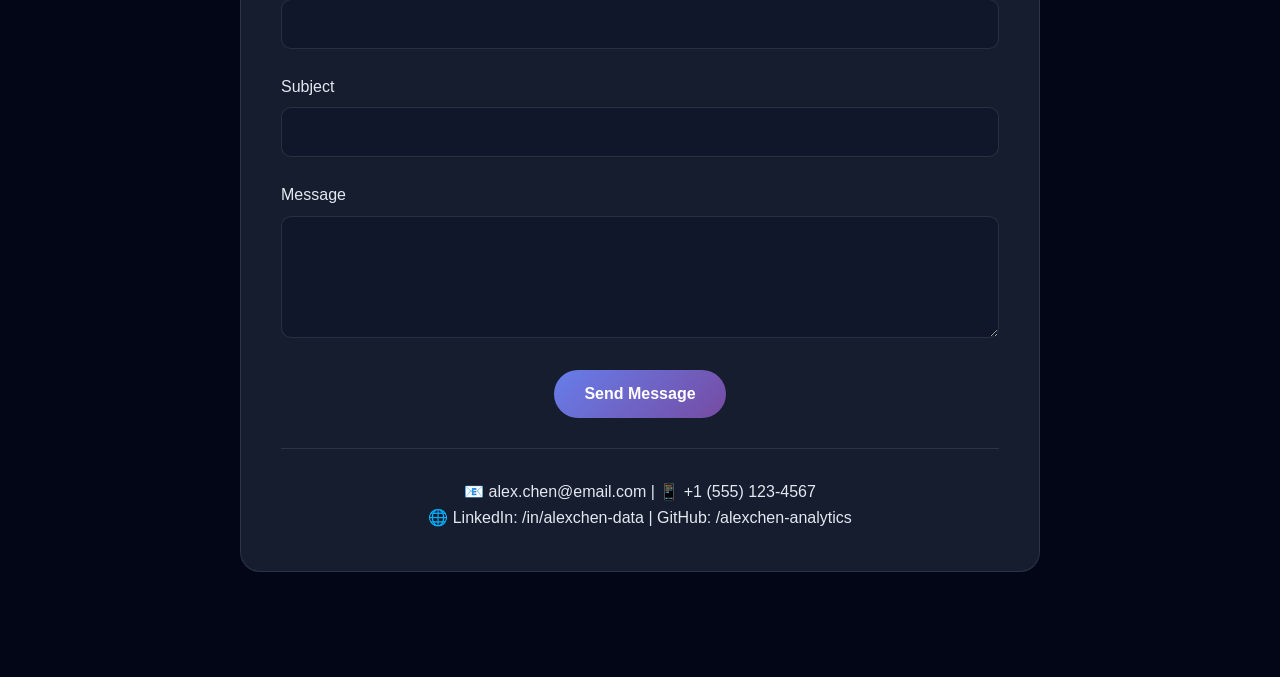
==== commit b547e26c: "Update index.html" ====
--- a/index.html
+++ b/index.html
@@ -3,7 +3,7 @@
 <head>
     <meta charset="UTF-8">
     <meta name="viewport" content="width=device-width, initial-scale=1.0">
-    <title>Okanlawon Olayinka Sukurat - Data Analyst Portfolio</title>
+    <title>Okanlawon Olayinka - Data Analyst Portfolio</title>
     <style>
         * {
             margin: 0;
@@ -556,11 +556,11 @@
 
     <section id="home" class="hero">
         <div class="hero-content">
-            <h1>Okanlawon Olayinka Sukurat</h1>
+            <h1>Okanlawon Olayinka </h1>
             <p class="subtitle">Data Analyst</p>
             <p class="description">
-                I am a results-driven Data Analyst with a strong foundation in SQL, Power BI, and advanced Excel, passionate about transforming raw data into actionable insights. Skilled in data visualization, forecasting, and predictive modeling, I enjoy uncovering trends that support smarter business decisions. My project experience includes building interactive dashboards, conducting loan default risk analysis, and exploring labor market trends such as youth unemployment in Africa.
-Beyond technical expertise, I bring problem-solving skills, attention to detail, and a continuous learning mindset. I thrive in collaborative environments where data is used not just to describe the past, but to shape future strategies. My goal is to leverage analytics to drive efficiency, support innovation, and contribute to impactful solutions.
+            </p> I am a results-driven Data Analyst with a strong foundation in SQL, Power BI, and Excel, passionate about transforming raw data into actionable insights. Skilled in data visualization, forecasting, and predictive modeling, I enjoy uncovering trends that support smarter business decisions. My project experience includes building interactive dashboards, conducting loan default risk analysis, and exploring labor market trends such as youth unemployment in Africa.</p>
+            </p>Beyond technical expertise, I bring problem-solving skills, attention to detail, and a continuous learning mindset. I thrive in collaborative environments where data is used not just to describe the past, but to shape future strategies. My goal is to leverage analytics to drive efficiency, support innovation, and contribute to impactful solutions.
 
             </p>
             <div class="cta-buttons">
@@ -727,11 +727,13 @@
         
         <div class="about-content">
             <div class="about-text fade-in-up">
-                <p>I'm a passionate data analyst with over 5 years of experience turning raw data into strategic business insights. My journey began with a Master's degree in Statistics from UC Berkeley, where I discovered the power of data to solve real-world problems.</p>
+                <p>I’m an analytical and impact-focused professional with over two years of hands-on experience in data evaluation, workflow optimization, and collaborative problem-solving across teams. My work has consistently centered on improving internal processes, enhancing user experiences, and supporting risk and compliance efforts through data-driven insights.
+</p>
                 
-                <p>Throughout my career, I've worked across diverse industries including fintech, healthcare, and e-commerce, always focusing on delivering actionable insights that drive measurable business impact. I believe in the importance of not just finding patterns in data, but also communicating findings in ways that inspire action.</p>
+                <p>With a strong foundation in financial and market analysis, business intelligence, and microeconomic data, I bring a unique lens to solving business challenges, especially those tied to social impact and economic inequality.</p>
                 
-                <p>When I'm not analyzing data, you can find me contributing to open-source projects, mentoring junior analysts, or exploring the latest developments in AI and machine learning. I'm always eager to tackle new challenges and learn emerging technologies.</p>
+                <p> I am passionate about using technology and data not just to inform decisions but to create meaningful and measurable change.
+</p>
             </div>
             
             <div class="about-stats fade-in-up">
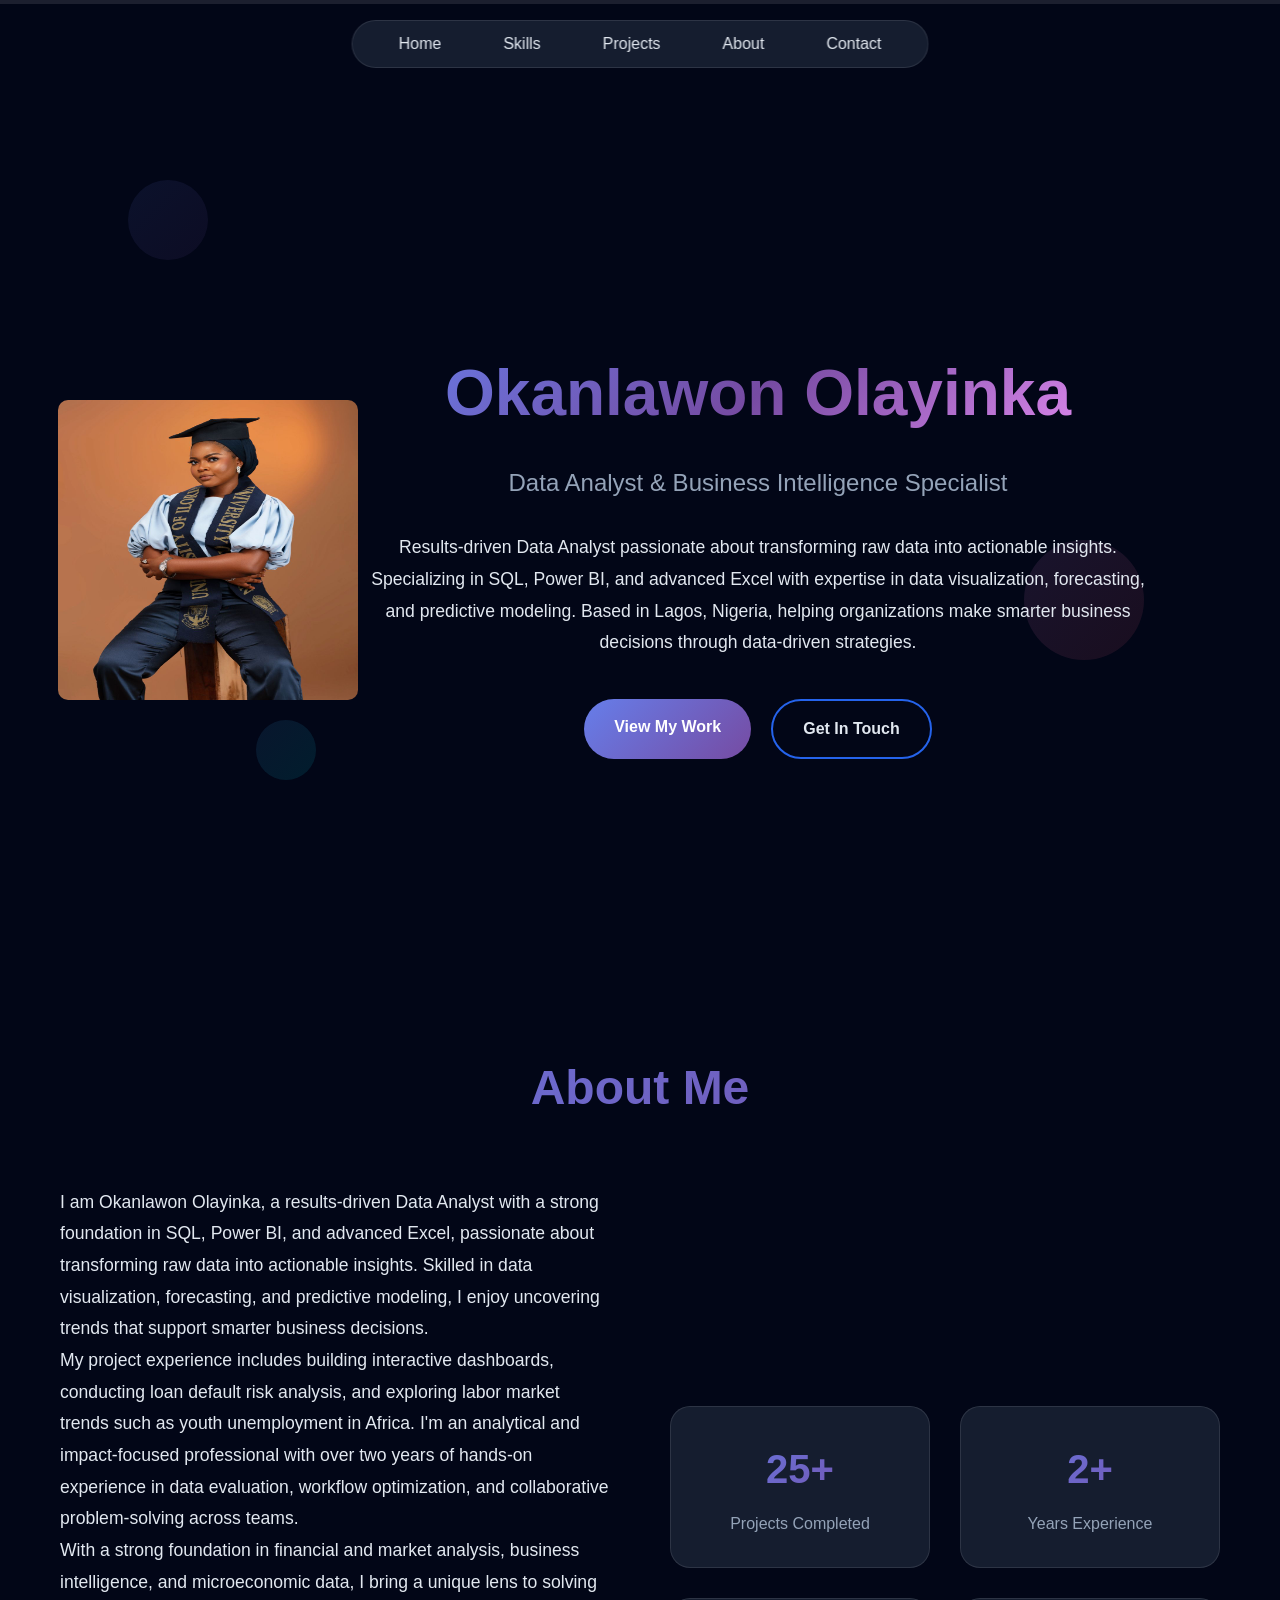
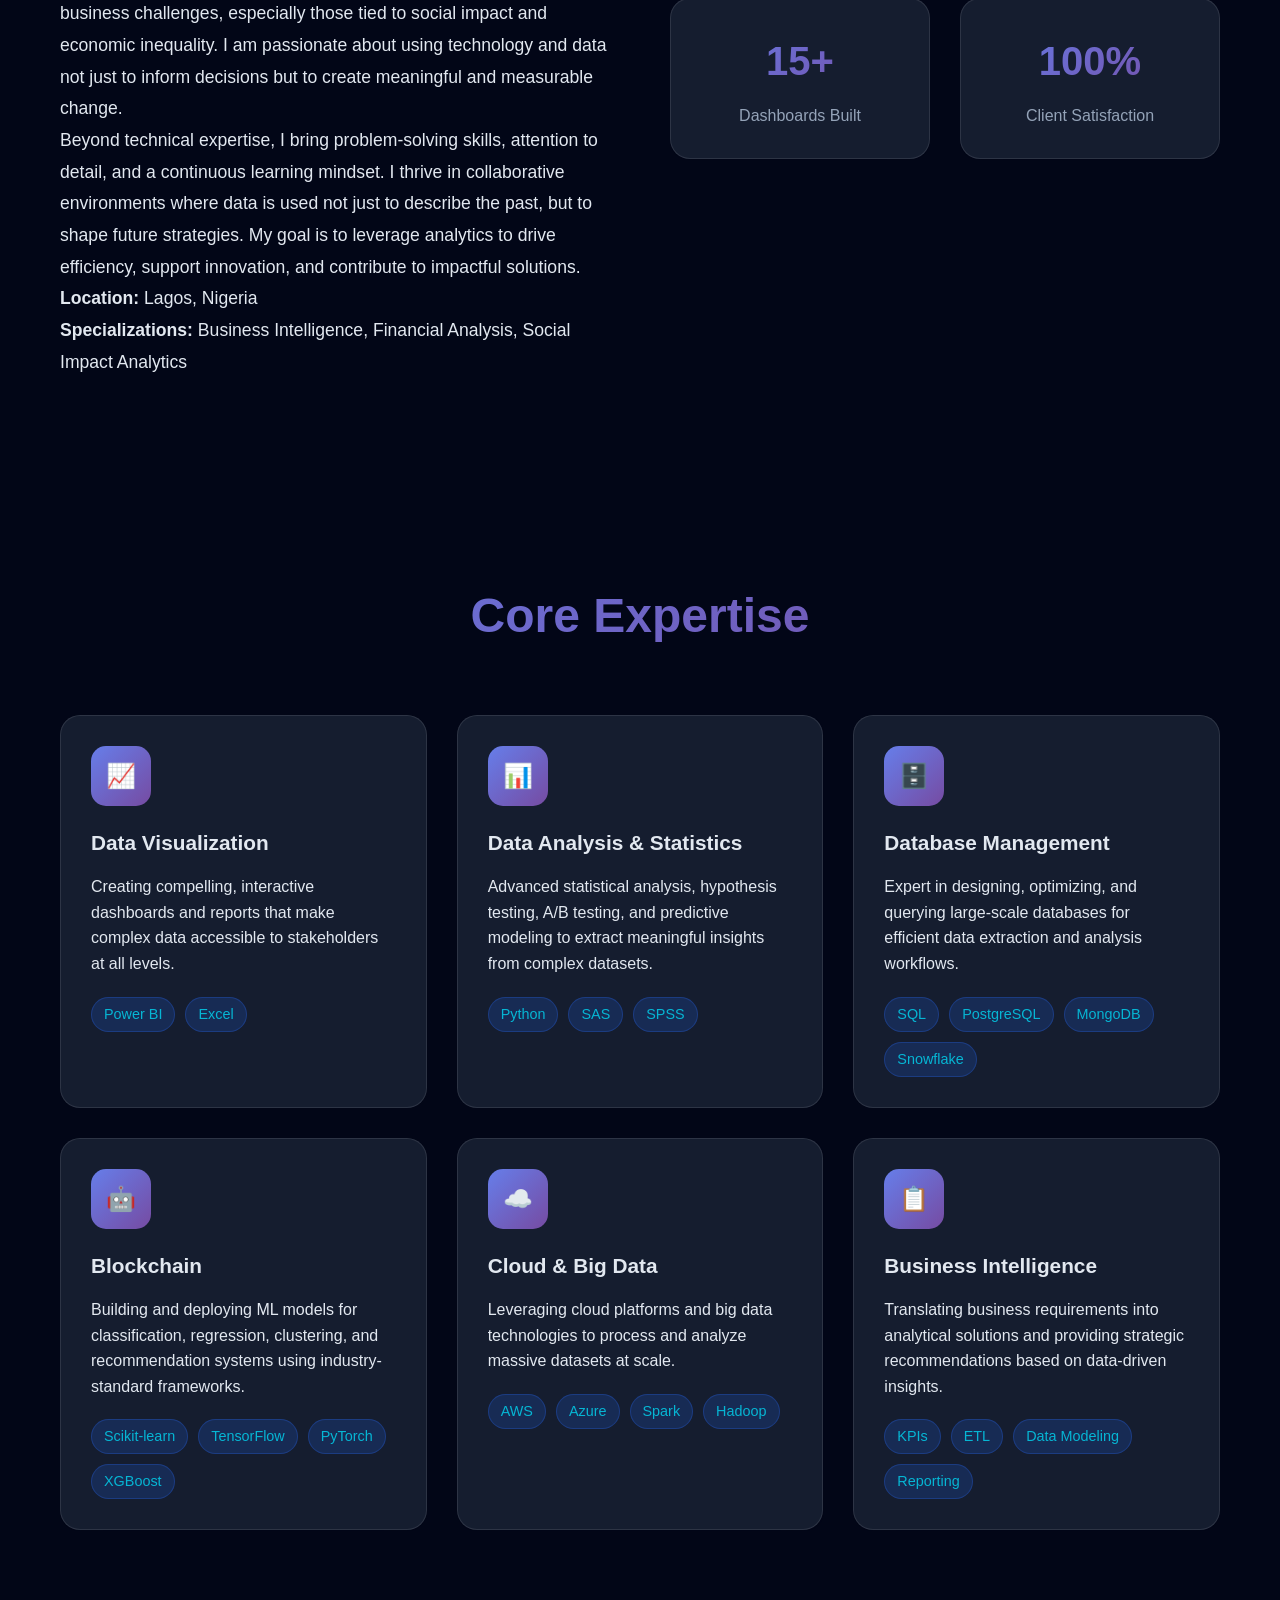
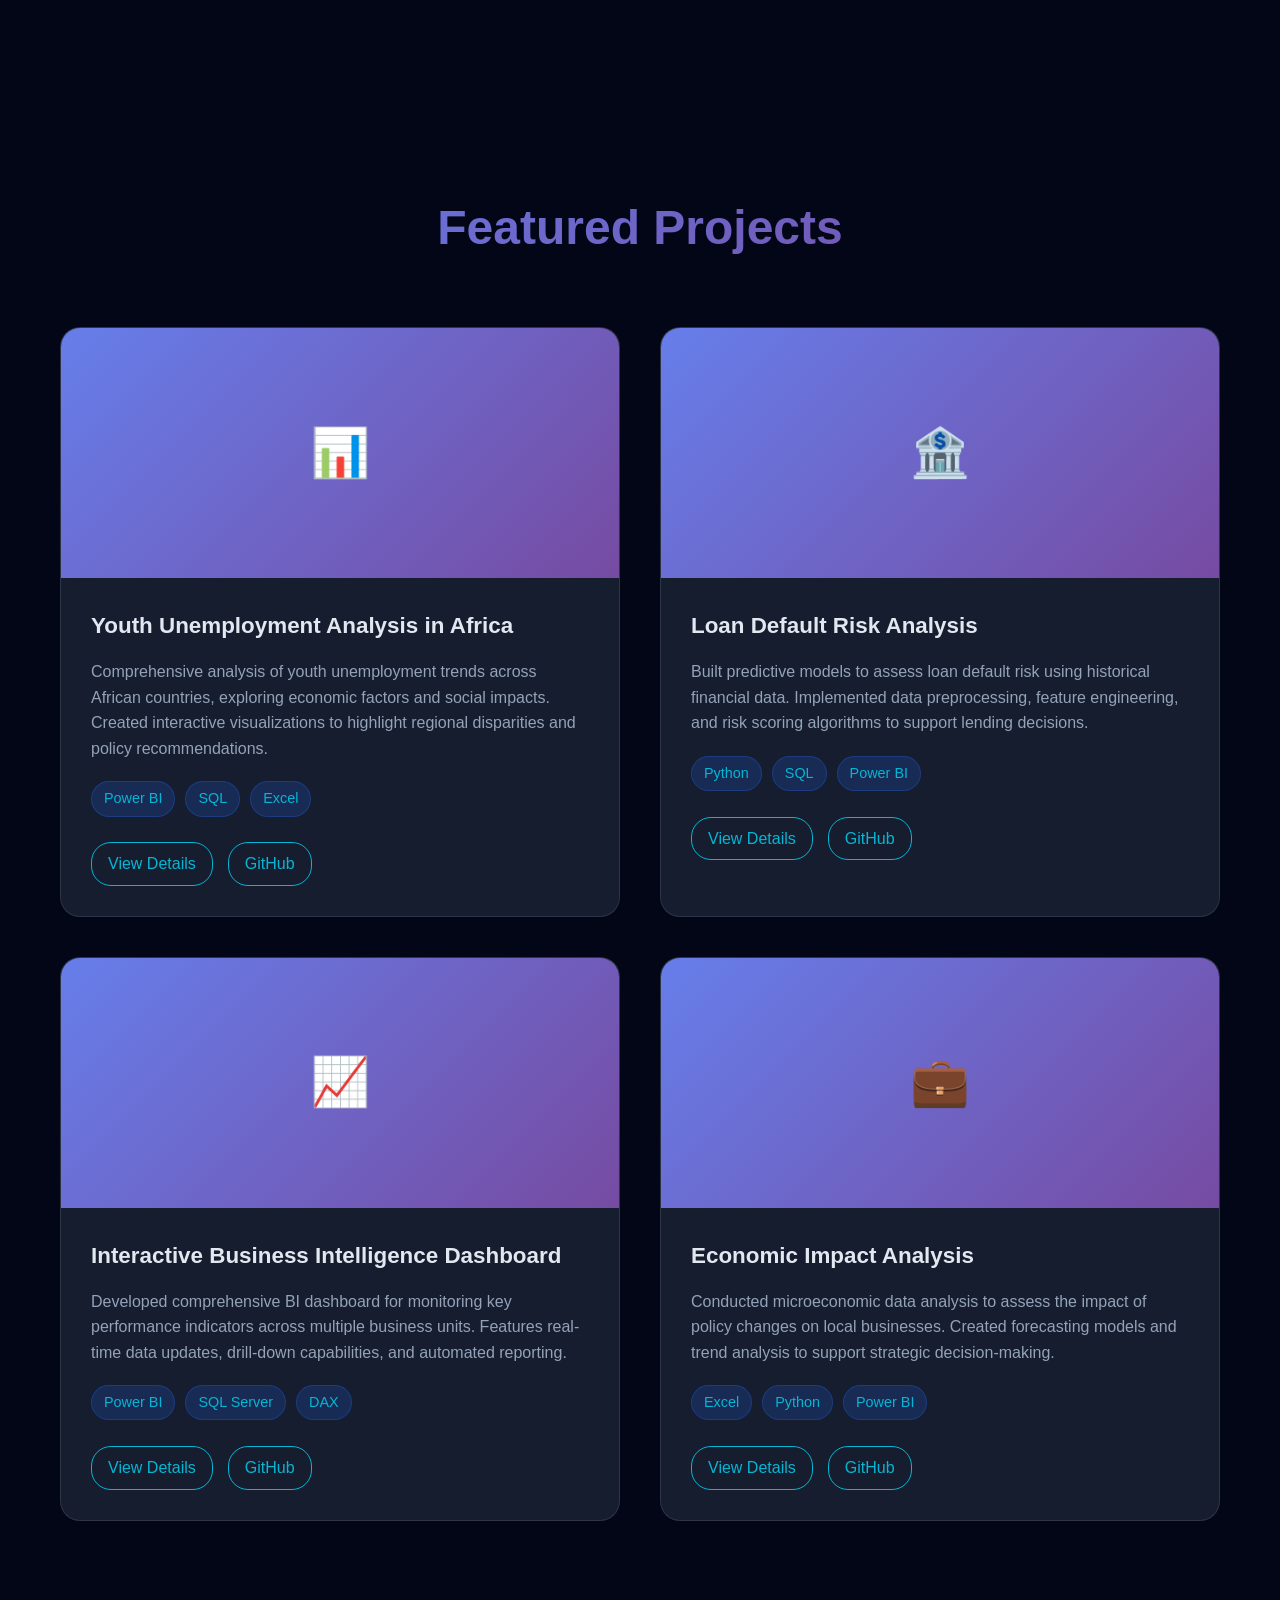
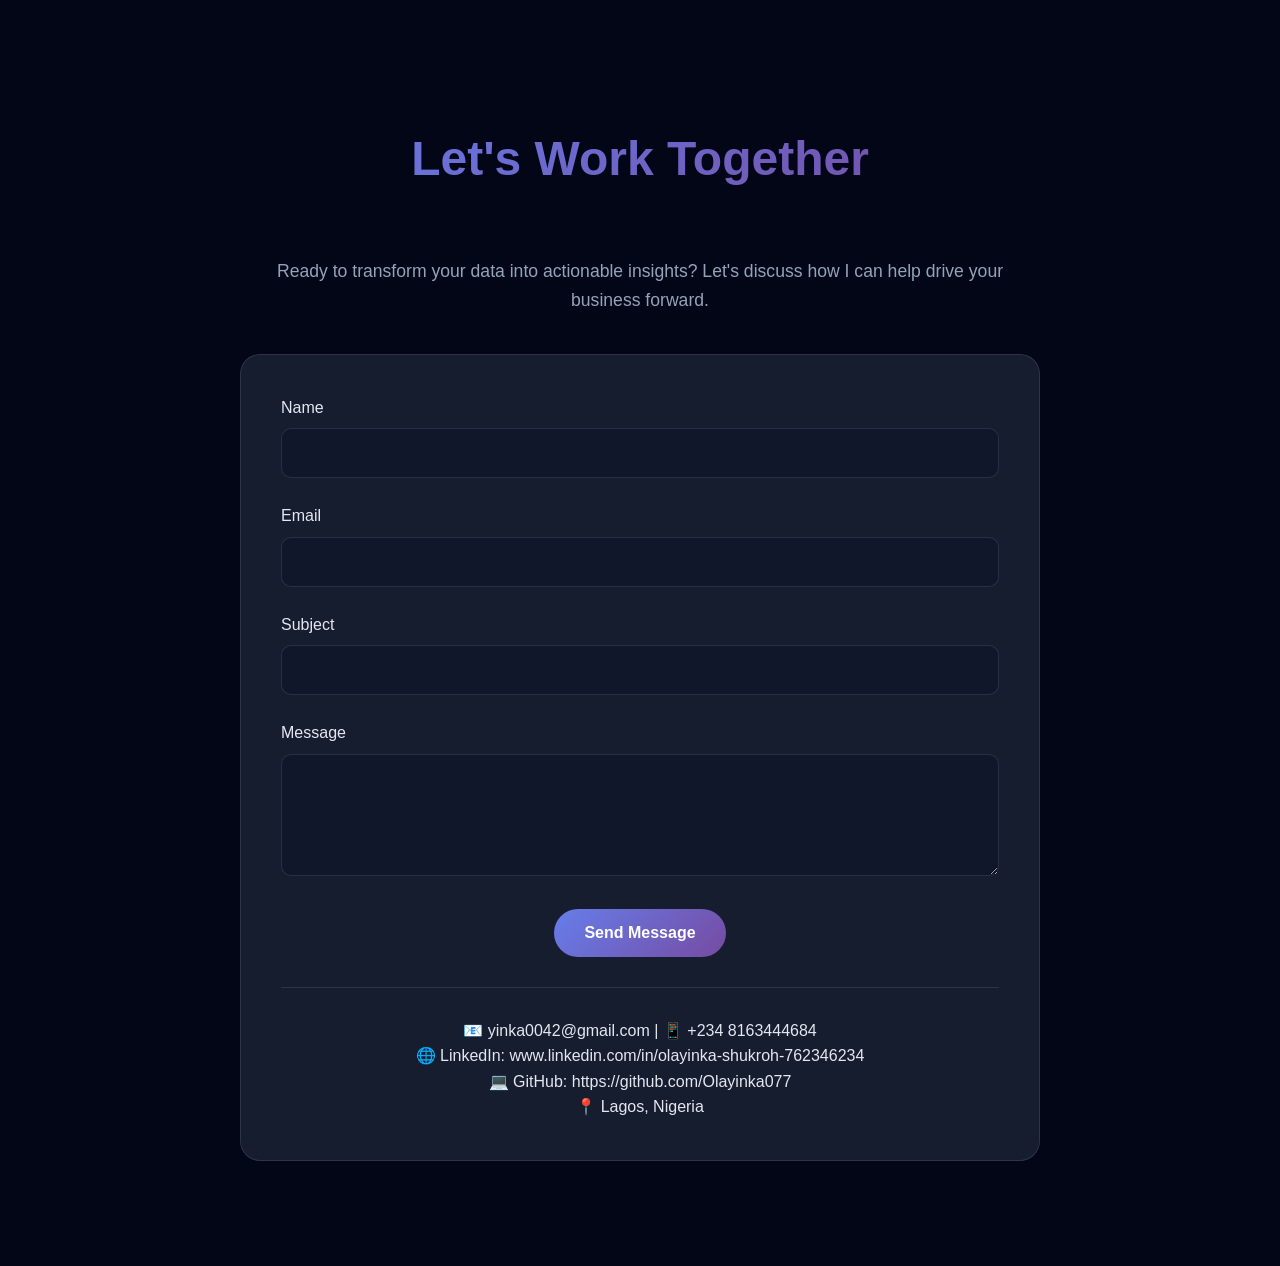
==== commit 86ec4ec2: "Corrected the filename" ====
--- a/index.html
+++ b/index.html
@@ -1,536 +1,13 @@
 <!DOCTYPE html>
 <html lang="en">
+
 <head>
     <meta charset="UTF-8">
     <meta name="viewport" content="width=device-width, initial-scale=1.0">
-    <title>Okanlawon Olayinka - Data Analyst Portfolio</title>
-    <style>
-        * {
-            margin: 0;
-            padding: 0;
-            box-sizing: border-box;
-        }
-
-        :root {
-            --primary-color: #2563eb;
-            --secondary-color: #1e40af;
-            --accent-color: #06b6d4;
-            --dark-bg: #0f172a;
-            --darker-bg: #020617;
-            --text-light: #e2e8f0;
-            --text-muted: #94a3b8;
-            --glass-bg: rgba(30, 41, 59, 0.7);
-            --gradient-1: linear-gradient(135deg, #667eea 0%, #764ba2 100%);
-            --gradient-2: linear-gradient(135deg, #f093fb 0%, #f5576c 100%);
-            --gradient-3: linear-gradient(135deg, #4facfe 0%, #00f2fe 100%);
-        }
-
-        body {
-            font-family: 'Inter', -apple-system, BlinkMacSystemFont, sans-serif;
-            background: var(--darker-bg);
-            color: var(--text-light);
-            line-height: 1.6;
-            overflow-x: hidden;
-        }
-
-        /* Animated background */
-        .bg-animation {
-            position: fixed;
-            top: 0;
-            left: 0;
-            width: 100%;
-            height: 100%;
-            z-index: -1;
-            opacity: 0.1;
-        }
-
-        .floating-shapes {
-            position: absolute;
-            width: 100%;
-            height: 100%;
-        }
-
-        .shape {
-            position: absolute;
-            background: var(--gradient-1);
-            border-radius: 50%;
-            animation: float 20s infinite ease-in-out;
-        }
-
-        .shape:nth-child(1) {
-            width: 80px;
-            height: 80px;
-            top: 20%;
-            left: 10%;
-            animation-delay: 0s;
-        }
-
-        .shape:nth-child(2) {
-            width: 120px;
-            height: 120px;
-            top: 60%;
-            left: 80%;
-            animation-delay: -5s;
-            background: var(--gradient-2);
-        }
-
-        .shape:nth-child(3) {
-            width: 60px;
-            height: 60px;
-            top: 80%;
-            left: 20%;
-            animation-delay: -10s;
-            background: var(--gradient-3);
-        }
-
-        @keyframes float {
-            0%, 100% { transform: translateY(0px) rotate(0deg); }
-            33% { transform: translateY(-30px) rotate(120deg); }
-            66% { transform: translateY(-60px) rotate(240deg); }
-        }
-
-        /* Navigation */
-        nav {
-            position: fixed;
-            top: 20px;
-            left: 50%;
-            transform: translateX(-50%);
-            z-index: 1000;
-            background: var(--glass-bg);
-            backdrop-filter: blur(20px);
-            border: 1px solid rgba(255, 255, 255, 0.1);
-            border-radius: 50px;
-            padding: 10px 30px;
-            transition: all 0.3s ease;
-        }
-
-        nav ul {
-            list-style: none;
-            display: flex;
-            gap: 30px;
-        }
-
-        nav a {
-            color: var(--text-light);
-            text-decoration: none;
-            font-weight: 500;
-            padding: 8px 16px;
-            border-radius: 25px;
-            transition: all 0.3s ease;
-            position: relative;
-        }
-
-        nav a:hover, nav a.active {
-            background: var(--primary-color);
-            transform: translateY(-2px);
-        }
-
-        /* Hero Section */
-        .hero {
-            height: 100vh;
-            display: flex;
-            align-items: center;
-            justify-content: center;
-            text-align: center;
-            position: relative;
-            overflow: hidden;
-        }
-
-        .hero-content {
-            max-width: 800px;
-            z-index: 2;
-            animation: fadeInUp 1s ease-out;
-        }
-
-        .hero h1 {
-            font-size: clamp(3rem, 8vw, 6rem);
-            font-weight: 800;
-            background: linear-gradient(135deg, #667eea, #764ba2, #f093fb);
-            -webkit-background-clip: text;
-            -webkit-text-fill-color: transparent;
-            background-clip: text;
-            margin-bottom: 20px;
-            animation: textShine 3s ease-in-out infinite;
-        }
-
-        @keyframes textShine {
-            0%, 100% { filter: brightness(1); }
-            50% { filter: brightness(1.3); }
-        }
-
-        .hero .subtitle {
-            font-size: 1.5rem;
-            color: var(--text-muted);
-            margin-bottom: 30px;
-        }
-
-        .hero .description {
-            font-size: 1.1rem;
-            color: var(--text-light);
-            margin-bottom: 40px;
-            line-height: 1.8;
-        }
-
-        .cta-buttons {
-            display: flex;
-            gap: 20px;
-            justify-content: center;
-            flex-wrap: wrap;
-        }
-
-        .btn {
-            padding: 15px 30px;
-            border-radius: 50px;
-            text-decoration: none;
-            font-weight: 600;
-            transition: all 0.3s ease;
-            position: relative;
-            overflow: hidden;
-            border: none;
-            cursor: pointer;
-            font-size: 1rem;
-        }
-
-        .btn-primary {
-            background: var(--gradient-1);
-            color: white;
-        }
-
-        .btn-outline {
-            background: transparent;
-            color: var(--text-light);
-            border: 2px solid var(--primary-color);
-        }
-
-        .btn:hover {
-            transform: translateY(-3px);
-            box-shadow: 0 10px 30px rgba(37, 99, 235, 0.3);
-        }
-
-        /* Skills Section */
-        .section {
-            padding: 100px 0;
-            max-width: 1200px;
-            margin: 0 auto;
-            padding-left: 20px;
-            padding-right: 20px;
-        }
-
-        .section-title {
-            font-size: 3rem;
-            text-align: center;
-            margin-bottom: 60px;
-            background: var(--gradient-1);
-            -webkit-background-clip: text;
-            -webkit-text-fill-color: transparent;
-            background-clip: text;
-        }
-
-        .skills-grid {
-            display: grid;
-            grid-template-columns: repeat(auto-fit, minmax(300px, 1fr));
-            gap: 30px;
-            margin-bottom: 60px;
-        }
-
-        .skill-card {
-            background: var(--glass-bg);
-            backdrop-filter: blur(20px);
-            border: 1px solid rgba(255, 255, 255, 0.1);
-            border-radius: 20px;
-            padding: 30px;
-            transition: all 0.3s ease;
-            position: relative;
-            overflow: hidden;
-        }
-
-        .skill-card::before {
-            content: '';
-            position: absolute;
-            top: 0;
-            left: 0;
-            width: 100%;
-            height: 2px;
-            background: var(--gradient-1);
-            transform: translateX(-100%);
-            transition: transform 0.3s ease;
-        }
-
-        .skill-card:hover::before {
-            transform: translateX(0);
-        }
-
-        .skill-card:hover {
-            transform: translateY(-10px);
-            box-shadow: 0 20px 40px rgba(0, 0, 0, 0.3);
-        }
-
-        .skill-icon {
-            width: 60px;
-            height: 60px;
-            background: var(--gradient-1);
-            border-radius: 15px;
-            display: flex;
-            align-items: center;
-            justify-content: center;
-            margin-bottom: 20px;
-            font-size: 1.5rem;
-        }
-
-        .skill-card h3 {
-            font-size: 1.3rem;
-            margin-bottom: 15px;
-        }
-
-        .tech-stack {
-            display: flex;
-            flex-wrap: wrap;
-            gap: 10px;
-            margin-top: 20px;
-        }
-
-        .tech-tag {
-            background: rgba(37, 99, 235, 0.2);
-            color: var(--accent-color);
-            padding: 5px 12px;
-            border-radius: 20px;
-            font-size: 0.9rem;
-            border: 1px solid rgba(37, 99, 235, 0.3);
-        }
-
-        /* Projects Section */
-        .projects-grid {
-            display: grid;
-            grid-template-columns: repeat(auto-fit, minmax(400px, 1fr));
-            gap: 40px;
-        }
-
-        .project-card {
-            background: var(--glass-bg);
-            backdrop-filter: blur(20px);
-            border: 1px solid rgba(255, 255, 255, 0.1);
-            border-radius: 20px;
-            overflow: hidden;
-            transition: all 0.3s ease;
-            position: relative;
-        }
-
-        .project-card:hover {
-            transform: translateY(-10px);
-            box-shadow: 0 30px 60px rgba(0, 0, 0, 0.3);
-        }
-
-        .project-image {
-            height: 250px;
-            background: var(--gradient-1);
-            position: relative;
-            overflow: hidden;
-            display: flex;
-            align-items: center;
-            justify-content: center;
-            font-size: 3rem;
-            color: white;
-        }
-
-        .project-content {
-            padding: 30px;
-        }
-
-        .project-card h3 {
-            font-size: 1.4rem;
-            margin-bottom: 15px;
-            color: var(--text-light);
-        }
-
-        .project-card p {
-            color: var(--text-muted);
-            margin-bottom: 20px;
-            line-height: 1.6;
-        }
-
-        .project-links {
-            display: flex;
-            gap: 15px;
-        }
-
-        .project-link {
-            color: var(--accent-color);
-            text-decoration: none;
-            font-weight: 500;
-            padding: 8px 16px;
-            border: 1px solid var(--accent-color);
-            border-radius: 20px;
-            transition: all 0.3s ease;
-        }
-
-        .project-link:hover {
-            background: var(--accent-color);
-            color: var(--dark-bg);
-        }
-
-        /* About Section */
-        .about-content {
-            display: grid;
-            grid-template-columns: 1fr 1fr;
-            gap: 60px;
-            align-items: center;
-        }
-
-        .about-text {
-            font-size: 1.1rem;
-            line-height: 1.8;
-        }
-
-        .about-stats {
-            display: grid;
-            grid-template-columns: repeat(2, 1fr);
-            gap: 30px;
-        }
-
-        .stat-card {
-            text-align: center;
-            padding: 30px 20px;
-            background: var(--glass-bg);
-            backdrop-filter: blur(20px);
-            border: 1px solid rgba(255, 255, 255, 0.1);
-            border-radius: 20px;
-            transition: all 0.3s ease;
-        }
-
-        .stat-card:hover {
-            transform: scale(1.05);
-        }
-
-        .stat-number {
-            font-size: 2.5rem;
-            font-weight: bold;
-            background: var(--gradient-1);
-            -webkit-background-clip: text;
-            -webkit-text-fill-color: transparent;
-            background-clip: text;
-        }
-
-        .stat-label {
-            color: var(--text-muted);
-            margin-top: 10px;
-        }
-
-        /* Contact Section */
-        .contact-container {
-            max-width: 800px;
-            margin: 0 auto;
-            text-align: center;
-        }
-
-        .contact-form {
-            background: var(--glass-bg);
-            backdrop-filter: blur(20px);
-            border: 1px solid rgba(255, 255, 255, 0.1);
-            border-radius: 20px;
-            padding: 40px;
-            margin-top: 40px;
-        }
-
-        .form-group {
-            margin-bottom: 25px;
-            text-align: left;
-        }
-
-        .form-group label {
-            display: block;
-            margin-bottom: 8px;
-            color: var(--text-light);
-            font-weight: 500;
-        }
-
-        .form-group input,
-        .form-group textarea {
-            width: 100%;
-            padding: 15px;
-            background: rgba(15, 23, 42, 0.8);
-            border: 1px solid rgba(255, 255, 255, 0.1);
-            border-radius: 10px;
-            color: var(--text-light);
-            font-size: 1rem;
-            transition: all 0.3s ease;
-        }
-
-        .form-group input:focus,
-        .form-group textarea:focus {
-            outline: none;
-            border-color: var(--primary-color);
-            box-shadow: 0 0 0 3px rgba(37, 99, 235, 0.1);
-        }
-
-        /* Animations */
-        @keyframes fadeInUp {
-            from {
-                opacity: 0;
-                transform: translateY(30px);
-            }
-            to {
-                opacity: 1;
-                transform: translateY(0);
-            }
-        }
-
-        .fade-in-up {
-            animation: fadeInUp 0.6s ease-out;
-        }
-
-        /* Responsive Design */
-        @media (max-width: 768px) {
-            .hero h1 {
-                font-size: 3rem;
-            }
-            
-            .about-content {
-                grid-template-columns: 1fr;
-                gap: 40px;
-            }
-            
-            .projects-grid {
-                grid-template-columns: 1fr;
-            }
-            
-            .skills-grid {
-                grid-template-columns: 1fr;
-            }
-            
-            nav {
-                top: 10px;
-                padding: 8px 20px;
-            }
-            
-            nav ul {
-                gap: 15px;
-            }
-            
-            .cta-buttons {
-                flex-direction: column;
-                align-items: center;
-            }
-        }
-
-        /* Scroll indicator */
-        .scroll-indicator {
-            position: fixed;
-            top: 0;
-            left: 0;
-            width: 100%;
-            height: 4px;
-            background: rgba(255, 255, 255, 0.1);
-            z-index: 1001;
-        }
-
-        .scroll-progress {
-            height: 100%;
-            background: var(--gradient-1);
-            width: 0%;
-            transition: width 0.1s ease;
-        }
-    </style>
+    <title>Okanlawon Olayinka - Portfolio</title>
+    <link rel="stylesheet" href="style.css">
 </head>
+
 <body>
     <div class="scroll-indicator">
         <div class="scroll-progress" id="scrollProgress"></div>
@@ -555,13 +32,15 @@
     </nav>
 
     <section id="home" class="hero">
+        <img src="./images/display-image.jpeg" alt="My display" class="dp">
         <div class="hero-content">
-            <h1>Okanlawon Olayinka </h1>
-            <p class="subtitle">Data Analyst</p>
+            <h1>Okanlawon Olayinka</h1>
+            <p class="subtitle">Data Analyst & Business Intelligence Specialist</p>
             <p class="description">
-            </p> I am a results-driven Data Analyst with a strong foundation in SQL, Power BI, and Excel, passionate about transforming raw data into actionable insights. Skilled in data visualization, forecasting, and predictive modeling, I enjoy uncovering trends that support smarter business decisions. My project experience includes building interactive dashboards, conducting loan default risk analysis, and exploring labor market trends such as youth unemployment in Africa.</p>
-            </p>Beyond technical expertise, I bring problem-solving skills, attention to detail, and a continuous learning mindset. I thrive in collaborative environments where data is used not just to describe the past, but to shape future strategies. My goal is to leverage analytics to drive efficiency, support innovation, and contribute to impactful solutions.
-
+                Results-driven Data Analyst passionate about transforming raw data into actionable insights.
+                Specializing in SQL, Power BI, and advanced Excel with expertise in data visualization,
+                forecasting, and predictive modeling. Based in Lagos, Nigeria, helping organizations
+                make smarter business decisions through data-driven strategies.
             </p>
             <div class="cta-buttons">
                 <a href="#projects" class="btn btn-primary">View My Work</a>
@@ -570,26 +49,104 @@
         </div>
     </section>
 
+    <section id="about" class="section">
+        <h2 class="section-title">About Me</h2>
+
+        <div class="about-content">
+            <div class="about-text fade-in-up">
+                <p>I am Okanlawon Olayinka, a results-driven Data Analyst with a strong foundation in SQL, Power BI, and
+                    advanced Excel, passionate about transforming raw data into actionable insights. Skilled in data
+                    visualization, forecasting, and predictive modeling, I enjoy uncovering trends that support smarter
+                    business decisions.</p>
+
+                <p>My project experience includes building interactive dashboards, conducting loan default risk
+                    analysis, and exploring labor market trends such as youth unemployment in Africa. I'm an analytical
+                    and impact-focused professional with over two years of hands-on experience in data evaluation,
+                    workflow optimization, and collaborative problem-solving across teams.</p>
+
+                <p>With a strong foundation in financial and market analysis, business intelligence, and microeconomic
+                    data, I bring a unique lens to solving business challenges, especially those tied to social impact
+                    and economic inequality. I am passionate about using technology and data not just to inform
+                    decisions but to create meaningful and measurable change.</p>
+
+                <p>Beyond technical expertise, I bring problem-solving skills, attention to detail, and a continuous
+                    learning mindset. I thrive in collaborative environments where data is used not just to describe the
+                    past, but to shape future strategies. My goal is to leverage analytics to drive efficiency, support
+                    innovation, and contribute to impactful solutions.</p>
+
+                <p><strong>Location:</strong> Lagos, Nigeria<br>
+                    <strong>Specializations:</strong> Business Intelligence, Financial Analysis, Social Impact Analytics
+                </p>
+            </div>
+
+            <div class="about-stats fade-in-up">
+                <div class="stat-card">
+                    <div class="stat-number">25+</div>
+                    <div class="stat-label">Projects Completed</div>
+                </div>
+                <div class="stat-card">
+                    <div class="stat-number">2+</div>
+                    <div class="stat-label">Years Experience</div>
+                </div>
+                <div class="stat-card">
+                    <div class="stat-number">15+</div>
+                    <div class="stat-label">Dashboards Built</div>
+                </div>
+                <div class="stat-card">
+                    <div class="stat-number">100%</div>
+                    <div class="stat-label">Client Satisfaction</div>
+                </div>
+            </div>
+        </div>
+    </section>
+
     <section id="skills" class="section">
         <h2 class="section-title">Core Expertise</h2>
-        
+
         <div class="skills-grid">
+            <div class="skill-card fade-in-up">
+                <div class="skill-icon">📈</div>
+                <h3>Data Visualization</h3>
+                <p>Creating compelling, interactive dashboards and reports that make complex data accessible to
+                    stakeholders at all levels.</p>
+                <div class="tech-stack">
+                    <span class="tech-tag">Power BI</span>
+                    <span class="tech-tag">Excel</span>
+                </div>
+            </div>
+
             <div class="skill-card fade-in-up">
                 <div class="skill-icon">📊</div>
                 <h3>Data Analysis & Statistics</h3>
-                <p>Advanced statistical analysis, hypothesis testing, A/B testing, and predictive modeling to extract meaningful insights from complex datasets.</p>
+                <p>Advanced statistical analysis, hypothesis testing, A/B testing, and predictive modeling to extract
+                    meaningful insights from complex datasets.</p>
                 <div class="tech-stack">
                     <span class="tech-tag">Python</span>
-                    <span class="tech-tag">R</span>
+                    <!-- <span class="tech-tag">R</span> -->
                     <span class="tech-tag">SAS</span>
                     <span class="tech-tag">SPSS</span>
                 </div>
             </div>
 
             <div class="skill-card fade-in-up">
+                <div class="skill-icon">🗄️</div>
+                <h3>Database Management</h3>
+                <p>Expert in designing, optimizing, and querying large-scale databases for efficient data extraction and
+                    analysis workflows.</p>
+                <div class="tech-stack">
+                    <span class="tech-tag">SQL</span>
+                    <span class="tech-tag">PostgreSQL</span>
+                    <span class="tech-tag">MongoDB</span>
+                    <span class="tech-tag">Snowflake</span>
+                </div>
+            </div>
+
+
+            <div class="skill-card fade-in-up">
                 <div class="skill-icon">🤖</div>
-                <h3>Machine Learning</h3>
-                <p>Building and deploying ML models for classification, regression, clustering, and recommendation systems using industry-standard frameworks.</p>
+                <h3>Blockchain</h3>
+                <p>Building and deploying ML models for classification, regression, clustering, and recommendation
+                    systems using industry-standard frameworks.</p>
                 <div class="tech-stack">
                     <span class="tech-tag">Scikit-learn</span>
                     <span class="tech-tag">TensorFlow</span>
@@ -599,33 +156,10 @@
             </div>
 
             <div class="skill-card fade-in-up">
-                <div class="skill-icon">📈</div>
-                <h3>Data Visualization</h3>
-                <p>Creating compelling, interactive dashboards and reports that make complex data accessible to stakeholders at all levels.</p>
-                <div class="tech-stack">
-                    <span class="tech-tag">Tableau</span>
-                    <span class="tech-tag">Power BI</span>
-                    <span class="tech-tag">D3.js</span>
-                    <span class="tech-tag">Plotly</span>
-                </div>
-            </div>
-
-            <div class="skill-card fade-in-up">
-                <div class="skill-icon">🗄️</div>
-                <h3>Database Management</h3>
-                <p>Expert in designing, optimizing, and querying large-scale databases for efficient data extraction and analysis workflows.</p>
-                <div class="tech-stack">
-                    <span class="tech-tag">SQL</span>
-                    <span class="tech-tag">PostgreSQL</span>
-                    <span class="tech-tag">MongoDB</span>
-                    <span class="tech-tag">Snowflake</span>
-                </div>
-            </div>
-
-            <div class="skill-card fade-in-up">
                 <div class="skill-icon">☁️</div>
                 <h3>Cloud & Big Data</h3>
-                <p>Leveraging cloud platforms and big data technologies to process and analyze massive datasets at scale.</p>
+                <p>Leveraging cloud platforms and big data technologies to process and analyze massive datasets at
+                    scale.</p>
                 <div class="tech-stack">
                     <span class="tech-tag">AWS</span>
                     <span class="tech-tag">Azure</span>
@@ -637,7 +171,8 @@
             <div class="skill-card fade-in-up">
                 <div class="skill-icon">📋</div>
                 <h3>Business Intelligence</h3>
-                <p>Translating business requirements into analytical solutions and providing strategic recommendations based on data-driven insights.</p>
+                <p>Translating business requirements into analytical solutions and providing strategic recommendations
+                    based on data-driven insights.</p>
                 <div class="tech-stack">
                     <span class="tech-tag">KPIs</span>
                     <span class="tech-tag">ETL</span>
@@ -650,120 +185,95 @@
 
     <section id="projects" class="section">
         <h2 class="section-title">Featured Projects</h2>
-        
+
         <div class="projects-grid">
+            <div class="project-card fade-in-up">
+                <div class="project-image">📊</div>
+                <div class="project-content">
+                    <h3>Youth Unemployment Analysis in Africa</h3>
+                    <p>Comprehensive analysis of youth unemployment trends across African countries, exploring economic
+                        factors and social impacts. Created interactive visualizations to highlight regional disparities
+                        and policy recommendations.</p>
+                    <div class="tech-stack">
+                        <span class="tech-tag">Power BI</span>
+                        <span class="tech-tag">SQL</span>
+                        <span class="tech-tag">Excel</span>
+                    </div>
+                    <br>
+                    <div class="project-links">
+                        <a href="#" class="project-link">View Details</a>
+                        <a href="https://github.com/Olayinka077" class="project-link" target="_blank">GitHub</a>
+                    </div>
+                </div>
+            </div>
+
             <div class="project-card fade-in-up">
                 <div class="project-image">🏦</div>
                 <div class="project-content">
-                    <h3>Credit Risk Assessment Model</h3>
-                    <p>Developed a machine learning model to predict loan default risk, reducing bad debt by 23% and improving approval accuracy by 18%. Implemented using ensemble methods and deployed on AWS.</p>
+                    <h3>Loan Default Risk Analysis</h3>
+                    <p>Built predictive models to assess loan default risk using historical financial data. Implemented
+                        data preprocessing, feature engineering, and risk scoring algorithms to support lending
+                        decisions.</p>
                     <div class="tech-stack">
                         <span class="tech-tag">Python</span>
-                        <span class="tech-tag">Random Forest</span>
-                        <span class="tech-tag">AWS</span>
-                    </div>
+                        <span class="tech-tag">SQL</span>
+                        <span class="tech-tag">Power BI</span>
+                    </div><br>
                     <div class="project-links">
                         <a href="#" class="project-link">View Details</a>
-                        <a href="#" class="project-link">GitHub</a>
+                        <a href="https://github.com/Olayinka077" class="project-link">GitHub</a>
                     </div>
                 </div>
             </div>
 
             <div class="project-card fade-in-up">
-                <div class="project-image">🛒</div>
+                <div class="project-image">📈</div>
                 <div class="project-content">
-                    <h3>Customer Segmentation Analytics</h3>
-                    <p>Built a comprehensive customer segmentation system using RFM analysis and clustering algorithms, enabling personalized marketing campaigns that increased conversion rates by 31%.</p>
-                    <div class="tech-stack">
-                        <span class="tech-tag">Python</span>
-                        <span class="tech-tag">K-Means</span>
-                        <span class="tech-tag">Tableau</span>
-                    </div>
-                    <div class="project-links">
-                        <a href="#" class="project-link">View Details</a>
-                        <a href="#" class="project-link">Dashboard</a>
-                    </div>
-                </div>
-            </div>
-
-            <div class="project-card fade-in-up">
-                <div class="project-image">📱</div>
-                <div class="project-content">
-                    <h3>Real-time Analytics Dashboard</h3>
-                    <p>Created an interactive real-time dashboard for monitoring key business metrics, featuring automated alerts and predictive indicators. Used by C-level executives for strategic decision making.</p>
+                    <h3>Interactive Business Intelligence Dashboard</h3>
+                    <p>Developed comprehensive BI dashboard for monitoring key performance indicators across multiple
+                        business units. Features real-time data updates, drill-down capabilities, and automated
+                        reporting.</p>
                     <div class="tech-stack">
                         <span class="tech-tag">Power BI</span>
                         <span class="tech-tag">SQL Server</span>
-                        <span class="tech-tag">Azure</span>
-                    </div>
+                        <span class="tech-tag">DAX</span>
+                    </div><br>
                     <div class="project-links">
                         <a href="#" class="project-link">View Details</a>
-                        <a href="#" class="project-link">Live Demo</a>
+                        <a href="https://github.com/Olayinka077" class="project-link">GitHub</a>
                     </div>
                 </div>
             </div>
 
             <div class="project-card fade-in-up">
-                <div class="project-image">🏥</div>
+                <div class="project-image">💼</div>
                 <div class="project-content">
-                    <h3>Healthcare Outcomes Prediction</h3>
-                    <p>Developed predictive models for patient readmission risk and treatment outcomes, helping hospitals reduce readmission rates by 15% and optimize resource allocation.</p>
+                    <h3>Economic Impact Analysis</h3>
+                    <p>Conducted microeconomic data analysis to assess the impact of policy changes on local businesses.
+                        Created forecasting models and trend analysis to support strategic decision-making.</p>
                     <div class="tech-stack">
-                        <span class="tech-tag">R</span>
-                        <span class="tech-tag">Logistic Regression</span>
-                        <span class="tech-tag">Shiny</span>
-                    </div>
+                        <span class="tech-tag">Excel</span>
+                        <span class="tech-tag">Python</span>
+                        <span class="tech-tag">Power BI</span>
+                    </div><br>
                     <div class="project-links">
                         <a href="#" class="project-link">View Details</a>
-                        <a href="#" class="project-link">Research Paper</a>
-                    </div>
-                </div>
-            </div>
-        </div>
-    </section>
-
-    <section id="about" class="section">
-        <h2 class="section-title">About Me</h2>
-        
-        <div class="about-content">
-            <div class="about-text fade-in-up">
-                <p>I’m an analytical and impact-focused professional with over two years of hands-on experience in data evaluation, workflow optimization, and collaborative problem-solving across teams. My work has consistently centered on improving internal processes, enhancing user experiences, and supporting risk and compliance efforts through data-driven insights.
-</p>
-                
-                <p>With a strong foundation in financial and market analysis, business intelligence, and microeconomic data, I bring a unique lens to solving business challenges, especially those tied to social impact and economic inequality.</p>
-                
-                <p> I am passionate about using technology and data not just to inform decisions but to create meaningful and measurable change.
-</p>
-            </div>
-            
-            <div class="about-stats fade-in-up">
-                <div class="stat-card">
-                    <div class="stat-number">50+</div>
-                    <div class="stat-label">Projects Completed</div>
-                </div>
-                <div class="stat-card">
-                    <div class="stat-number">$2.5M</div>
-                    <div class="stat-label">Revenue Generated</div>
-                </div>
-                <div class="stat-card">
-                    <div class="stat-number">15+</div>
-                    <div class="stat-label">ML Models Deployed</div>
-                </div>
-                <div class="stat-card">
-                    <div class="stat-number">98%</div>
-                    <div class="stat-label">Client Satisfaction</div>
-                </div>
-            </div>
-        </div>
-    </section>
+                        <a href="https://github.com/Olayinka077" class="project-link">GitHub</a>
+                    </div>
+                </div>
+            </div>
+        </div>
+    </section>
+
 
     <section id="contact" class="section">
         <div class="contact-container">
             <h2 class="section-title">Let's Work Together</h2>
             <p style="font-size: 1.1rem; color: var(--text-muted); margin-bottom: 40px;">
-                Ready to transform your data into actionable insights? Let's discuss how I can help drive your business forward.
+                Ready to transform your data into actionable insights? Let's discuss how I can help drive your business
+                forward.
             </p>
-            
+
             <div class="contact-form fade-in-up">
                 <form>
                     <div class="form-group">
@@ -784,10 +294,12 @@
                     </div>
                     <button type="submit" class="btn btn-primary">Send Message</button>
                 </form>
-                
+
                 <div style="margin-top: 30px; padding-top: 30px; border-top: 1px solid rgba(255, 255, 255, 0.1);">
-                    <p>📧 alex.chen@email.com | 📱 +1 (555) 123-4567</p>
-                    <p>🌐 LinkedIn: /in/alexchen-data | GitHub: /alexchen-analytics</p>
+                    <p>📧 yinka0042@gmail.com | 📱 +234 8163444684</p>
+                    <p>🌐 LinkedIn: www.linkedin.com/in/olayinka-shukroh-762346234</p>
+                    <p>💻 GitHub: https://github.com/Olayinka077</p>
+                    <p>📍 Lagos, Nigeria</p>
                 </div>
             </div>
         </div>
@@ -800,12 +312,12 @@
                 e.preventDefault();
                 const targetId = link.getAttribute('href');
                 const targetSection = document.querySelector(targetId);
-                
+
                 targetSection.scrollIntoView({
                     behavior: 'smooth',
                     block: 'start'
                 });
-                
+
                 // Update active nav link
                 document.querySelectorAll('.nav-link').forEach(l => l.classList.remove('active'));
                 link.classList.add('active');
@@ -846,7 +358,7 @@
         window.addEventListener('scroll', () => {
             const sections = document.querySelectorAll('section');
             const navLinks = document.querySelectorAll('.nav-link');
-            
+
             let currentSection = '';
             sections.forEach(section => {
                 const sectionTop = section.offsetTop;
@@ -855,6 +367,9 @@
                     currentSection = section.getAttribute('id');
                 }
             });
-            
+
             navLinks.forEach(link => {
                 link.classList.remove('active');
+                });
+            });
+    </script>
--- a/style.css
+++ b/style.css
@@ -0,0 +1,553 @@
+* {
+    margin: 0;
+    padding: 0;
+    box-sizing: border-box;
+}
+
+:root {
+    --primary-color: #2563eb;
+    --secondary-color: #1e40af;
+    --accent-color: #06b6d4;
+    --dark-bg: #0f172a;
+    --darker-bg: #020617;
+    --text-light: #e2e8f0;
+    --text-muted: #94a3b8;
+    --glass-bg: rgba(30, 41, 59, 0.7);
+    --gradient-1: linear-gradient(135deg, #667eea 0%, #764ba2 100%);
+    --gradient-2: linear-gradient(135deg, #f093fb 0%, #f5576c 100%);
+    --gradient-3: linear-gradient(135deg, #4facfe 0%, #00f2fe 100%);
+}
+
+body {
+    font-family: 'Inter', -apple-system, BlinkMacSystemFont, sans-serif;
+    background: var(--darker-bg);
+    color: var(--text-light);
+    line-height: 1.6;
+    overflow-x: hidden;
+}
+
+/* Animated background */
+.bg-animation {
+    position: fixed;
+    top: 0;
+    left: 0;
+    width: 100%;
+    height: 100%;
+    z-index: -1;
+    opacity: 0.1;
+}
+
+.floating-shapes {
+    position: absolute;
+    width: 100%;
+    height: 100%;
+}
+
+.shape {
+    position: absolute;
+    background: var(--gradient-1);
+    border-radius: 50%;
+    animation: float 20s infinite ease-in-out;
+}
+
+.shape:nth-child(1) {
+    width: 80px;
+    height: 80px;
+    top: 20%;
+    left: 10%;
+    animation-delay: 0s;
+}
+
+.shape:nth-child(2) {
+    width: 120px;
+    height: 120px;
+    top: 60%;
+    left: 80%;
+    animation-delay: -5s;
+    background: var(--gradient-2);
+}
+
+.shape:nth-child(3) {
+    width: 60px;
+    height: 60px;
+    top: 80%;
+    left: 20%;
+    animation-delay: -10s;
+    background: var(--gradient-3);
+}
+
+@keyframes float {
+
+    0%,
+    100% {
+        transform: translateY(0px) rotate(0deg);
+    }
+
+    33% {
+        transform: translateY(-30px) rotate(120deg);
+    }
+
+    66% {
+        transform: translateY(-60px) rotate(240deg);
+    }
+}
+
+/* Navigation */
+nav {
+    position: fixed;
+    top: 20px;
+    left: 50%;
+    transform: translateX(-50%);
+    z-index: 1000;
+    background: var(--glass-bg);
+    backdrop-filter: blur(20px);
+    border: 1px solid rgba(255, 255, 255, 0.1);
+    border-radius: 50px;
+    padding: 10px 30px;
+    transition: all 0.3s ease;
+}
+
+nav ul {
+    list-style: none;
+    display: flex;
+    gap: 30px;
+}
+
+nav a {
+    color: var(--text-light);
+    text-decoration: none;
+    font-weight: 500;
+    padding: 8px 16px;
+    border-radius: 25px;
+    transition: all 0.3s ease;
+    position: relative;
+}
+
+nav a:hover,
+nav a.active {
+    background: var(--primary-color);
+    transform: translateY(-2px);
+}
+
+/* Hero Section */
+.hero {
+    height: 100vh;
+    width: 95vw;
+    display: flex;
+    align-items: center;
+    justify-content: center;
+    text-align: center;
+    position: relative;
+    overflow: hidden;
+    padding-top: 100px;
+    margin-top: 50px;
+}
+
+.hero-content {
+    max-width: 800px;
+    z-index: 2;
+    animation: fadeInUp 1s ease-out;
+}
+
+.hero h1 {
+    font-size: 4rem;
+    font-weight: 800;
+    background: linear-gradient(135deg, #667eea, #764ba2, #f093fb);
+    -webkit-background-clip: text;
+    -webkit-text-fill-color: transparent;
+    background-clip: text;
+    margin-bottom: 20px;
+    animation: textShine 3s ease-in-out infinite;
+}
+
+.dp{
+    height: 300px;
+    width: 300px;
+    border-radius: 10px;
+}
+
+@keyframes textShine {
+
+    0%,
+    100% {
+        filter: brightness(1);
+    }
+
+    50% {
+        filter: brightness(1.3);
+    }
+}
+
+.hero .subtitle {
+    font-size: 1.5rem;
+    color: var(--text-muted);
+    margin-bottom: 30px;
+}
+
+.hero .description {
+    font-size: 1.1rem;
+    color: var(--text-light);
+    margin-bottom: 40px;
+    line-height: 1.8;
+}
+
+.cta-buttons {
+    display: flex;
+    gap: 20px;
+    justify-content: center;
+    flex-wrap: wrap;
+}
+
+.btn {
+    padding: 15px 30px;
+    border-radius: 50px;
+    text-decoration: none;
+    font-weight: 600;
+    transition: all 0.3s ease;
+    position: relative;
+    overflow: hidden;
+    border: none;
+    cursor: pointer;
+    font-size: 1rem;
+}
+
+.btn-primary {
+    background: var(--gradient-1);
+    color: white;
+}
+
+.btn-outline {
+    background: transparent;
+    color: var(--text-light);
+    border: 2px solid var(--primary-color);
+}
+
+.btn:hover {
+    transform: translateY(-3px);
+    box-shadow: 0 10px 30px rgba(37, 99, 235, 0.3);
+}
+
+/* Skills Section */
+.section {
+    padding: 100px 0;
+    max-width: 1200px;
+    margin: 0 auto;
+    padding-left: 20px;
+    padding-right: 20px;
+}
+
+.section-title {
+    font-size: 3rem;
+    text-align: center;
+    margin-bottom: 60px;
+    background: var(--gradient-1);
+    -webkit-background-clip: text;
+    -webkit-text-fill-color: transparent;
+    background-clip: text;
+}
+
+.skills-grid {
+    display: grid;
+    grid-template-columns: repeat(auto-fit, minmax(300px, 1fr));
+    gap: 30px;
+    margin-bottom: 60px;
+}
+
+.skill-card {
+    background: var(--glass-bg);
+    backdrop-filter: blur(20px);
+    border: 1px solid rgba(255, 255, 255, 0.1);
+    border-radius: 20px;
+    padding: 30px;
+    transition: all 0.3s ease;
+    position: relative;
+    overflow: hidden;
+}
+
+.skill-card::before {
+    content: '';
+    position: absolute;
+    top: 0;
+    left: 0;
+    width: 100%;
+    height: 2px;
+    background: var(--gradient-1);
+    transform: translateX(-100%);
+    transition: transform 0.3s ease;
+}
+
+.skill-card:hover::before {
+    transform: translateX(0);
+}
+
+.skill-card:hover {
+    transform: translateY(-10px);
+    box-shadow: 0 20px 40px rgba(0, 0, 0, 0.3);
+}
+
+.skill-icon {
+    width: 60px;
+    height: 60px;
+    background: var(--gradient-1);
+    border-radius: 15px;
+    display: flex;
+    align-items: center;
+    justify-content: center;
+    margin-bottom: 20px;
+    font-size: 1.5rem;
+}
+
+.skill-card h3 {
+    font-size: 1.3rem;
+    margin-bottom: 15px;
+}
+
+.tech-stack {
+    display: flex;
+    flex-wrap: wrap;
+    gap: 10px;
+    margin-top: 20px;
+}
+
+.tech-tag {
+    background: rgba(37, 99, 235, 0.2);
+    color: var(--accent-color);
+    padding: 5px 12px;
+    border-radius: 20px;
+    font-size: 0.9rem;
+    border: 1px solid rgba(37, 99, 235, 0.3);
+}
+
+/* Projects Section */
+.projects-grid {
+    display: grid;
+    grid-template-columns: repeat(auto-fit, minmax(400px, 1fr));
+    gap: 40px;
+}
+
+.project-card {
+    background: var(--glass-bg);
+    backdrop-filter: blur(20px);
+    border: 1px solid rgba(255, 255, 255, 0.1);
+    border-radius: 20px;
+    overflow: hidden;
+    transition: all 0.3s ease;
+    position: relative;
+}
+
+.project-card:hover {
+    transform: translateY(-10px);
+    box-shadow: 0 30px 60px rgba(0, 0, 0, 0.3);
+}
+
+.project-image {
+    height: 250px;
+    background: var(--gradient-1);
+    position: relative;
+    overflow: hidden;
+    display: flex;
+    align-items: center;
+    justify-content: center;
+    font-size: 3rem;
+    color: white;
+}
+
+.project-content {
+    padding: 30px;
+}
+
+.project-card h3 {
+    font-size: 1.4rem;
+    margin-bottom: 15px;
+    color: var(--text-light);
+}
+
+.project-card p {
+    color: var(--text-muted);
+    margin-bottom: 20px;
+    line-height: 1.6;
+}
+
+.project-links {
+    display: flex;
+    gap: 15px;
+}
+
+.project-link {
+    color: var(--accent-color);
+    text-decoration: none;
+    font-weight: 500;
+    padding: 8px 16px;
+    border: 1px solid var(--accent-color);
+    border-radius: 20px;
+    transition: all 0.3s ease;
+}
+
+.project-link:hover {
+    background: var(--accent-color);
+    color: var(--dark-bg);
+}
+
+/* About Section */
+.about-content {
+    display: grid;
+    grid-template-columns: 1fr 1fr;
+    gap: 60px;
+    align-items: center;
+}
+
+.about-text {
+    font-size: 1.1rem;
+    line-height: 1.8;
+}
+
+.about-stats {
+    display: grid;
+    grid-template-columns: repeat(2, 1fr);
+    gap: 30px;
+}
+
+.stat-card {
+    text-align: center;
+    padding: 30px 20px;
+    background: var(--glass-bg);
+    backdrop-filter: blur(20px);
+    border: 1px solid rgba(255, 255, 255, 0.1);
+    border-radius: 20px;
+    transition: all 0.3s ease;
+}
+
+.stat-card:hover {
+    transform: scale(1.05);
+}
+
+.stat-number {
+    font-size: 2.5rem;
+    font-weight: bold;
+    background: var(--gradient-1);
+    -webkit-background-clip: text;
+    -webkit-text-fill-color: transparent;
+    background-clip: text;
+}
+
+.stat-label {
+    color: var(--text-muted);
+    margin-top: 10px;
+}
+
+/* Contact Section */
+.contact-container {
+    max-width: 800px;
+    margin: 0 auto;
+    text-align: center;
+}
+
+.contact-form {
+    background: var(--glass-bg);
+    backdrop-filter: blur(20px);
+    border: 1px solid rgba(255, 255, 255, 0.1);
+    border-radius: 20px;
+    padding: 40px;
+    margin-top: 40px;
+}
+
+.form-group {
+    margin-bottom: 25px;
+    text-align: left;
+}
+
+.form-group label {
+    display: block;
+    margin-bottom: 8px;
+    color: var(--text-light);
+    font-weight: 500;
+}
+
+.form-group input,
+.form-group textarea {
+    width: 100%;
+    padding: 15px;
+    background: rgba(15, 23, 42, 0.8);
+    border: 1px solid rgba(255, 255, 255, 0.1);
+    border-radius: 10px;
+    color: var(--text-light);
+    font-size: 1rem;
+    transition: all 0.3s ease;
+}
+
+.form-group input:focus,
+.form-group textarea:focus {
+    outline: none;
+    border-color: var(--primary-color);
+    box-shadow: 0 0 0 3px rgba(37, 99, 235, 0.1);
+}
+
+/* Animations */
+@keyframes fadeInUp {
+    from {
+        opacity: 0;
+        transform: translateY(30px);
+    }
+
+    to {
+        opacity: 1;
+        transform: translateY(0);
+    }
+}
+
+.fade-in-up {
+    animation: fadeInUp 0.6s ease-out;
+}
+
+/* Responsive Design */
+@media (max-width: 768px) {
+    .hero h1 {
+        font-size: 3rem;
+    }
+
+    .about-content {
+        grid-template-columns: 1fr;
+        gap: 40px;
+    }
+
+    .projects-grid {
+        grid-template-columns: 1fr;
+    }
+
+    .skills-grid {
+        grid-template-columns: 1fr;
+    }
+
+    nav {
+        top: 10px;
+        padding: 8px 20px;
+    }
+
+    nav ul {
+        gap: 15px;
+    }
+
+    .cta-buttons {
+        flex-direction: column;
+        align-items: center;
+    }
+}
+
+/* Scroll indicator */
+.scroll-indicator {
+    position: fixed;
+    top: 0;
+    left: 0;
+    width: 100%;
+    height: 4px;
+    background: rgba(255, 255, 255, 0.1);
+    z-index: 1001;
+}
+
+.scroll-progress {
+    height: 100%;
+    background: var(--gradient-1);
+    width: 0%;
+    transition: width 0.1s ease;
+}
+
